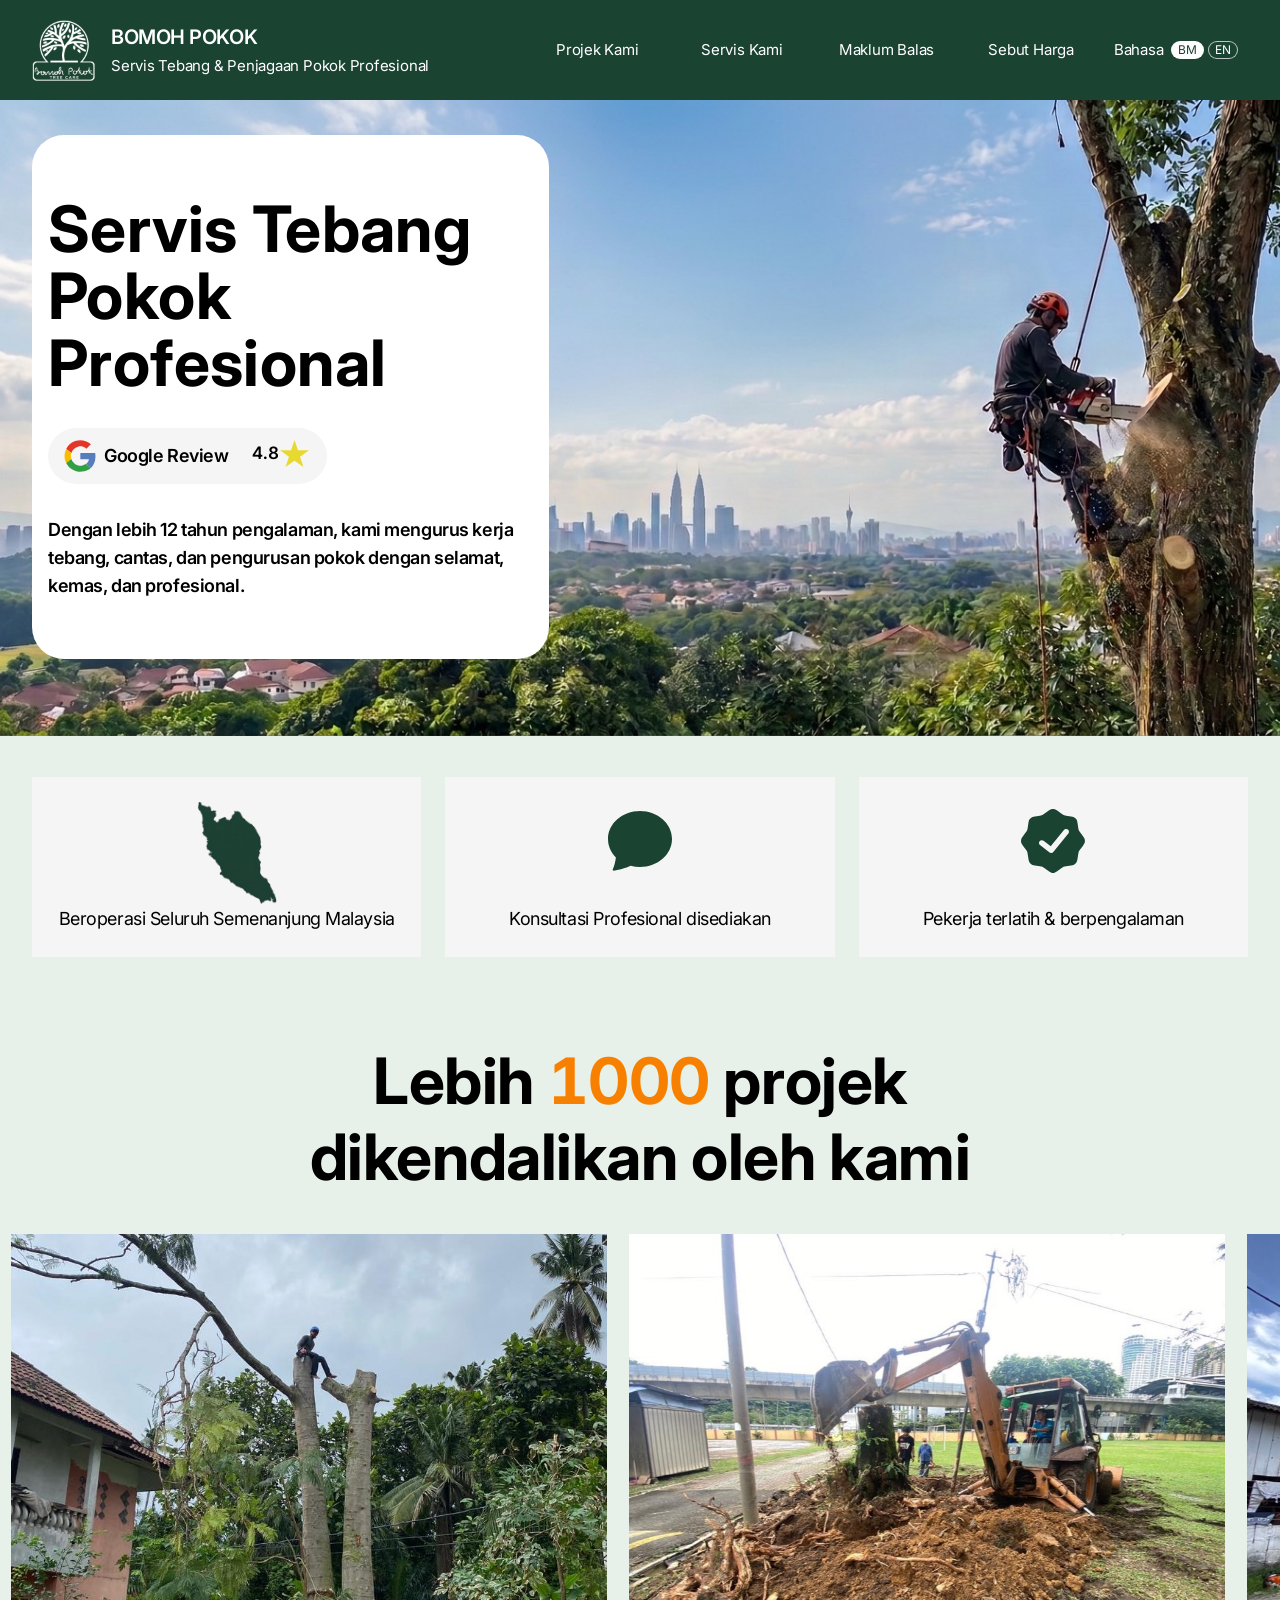
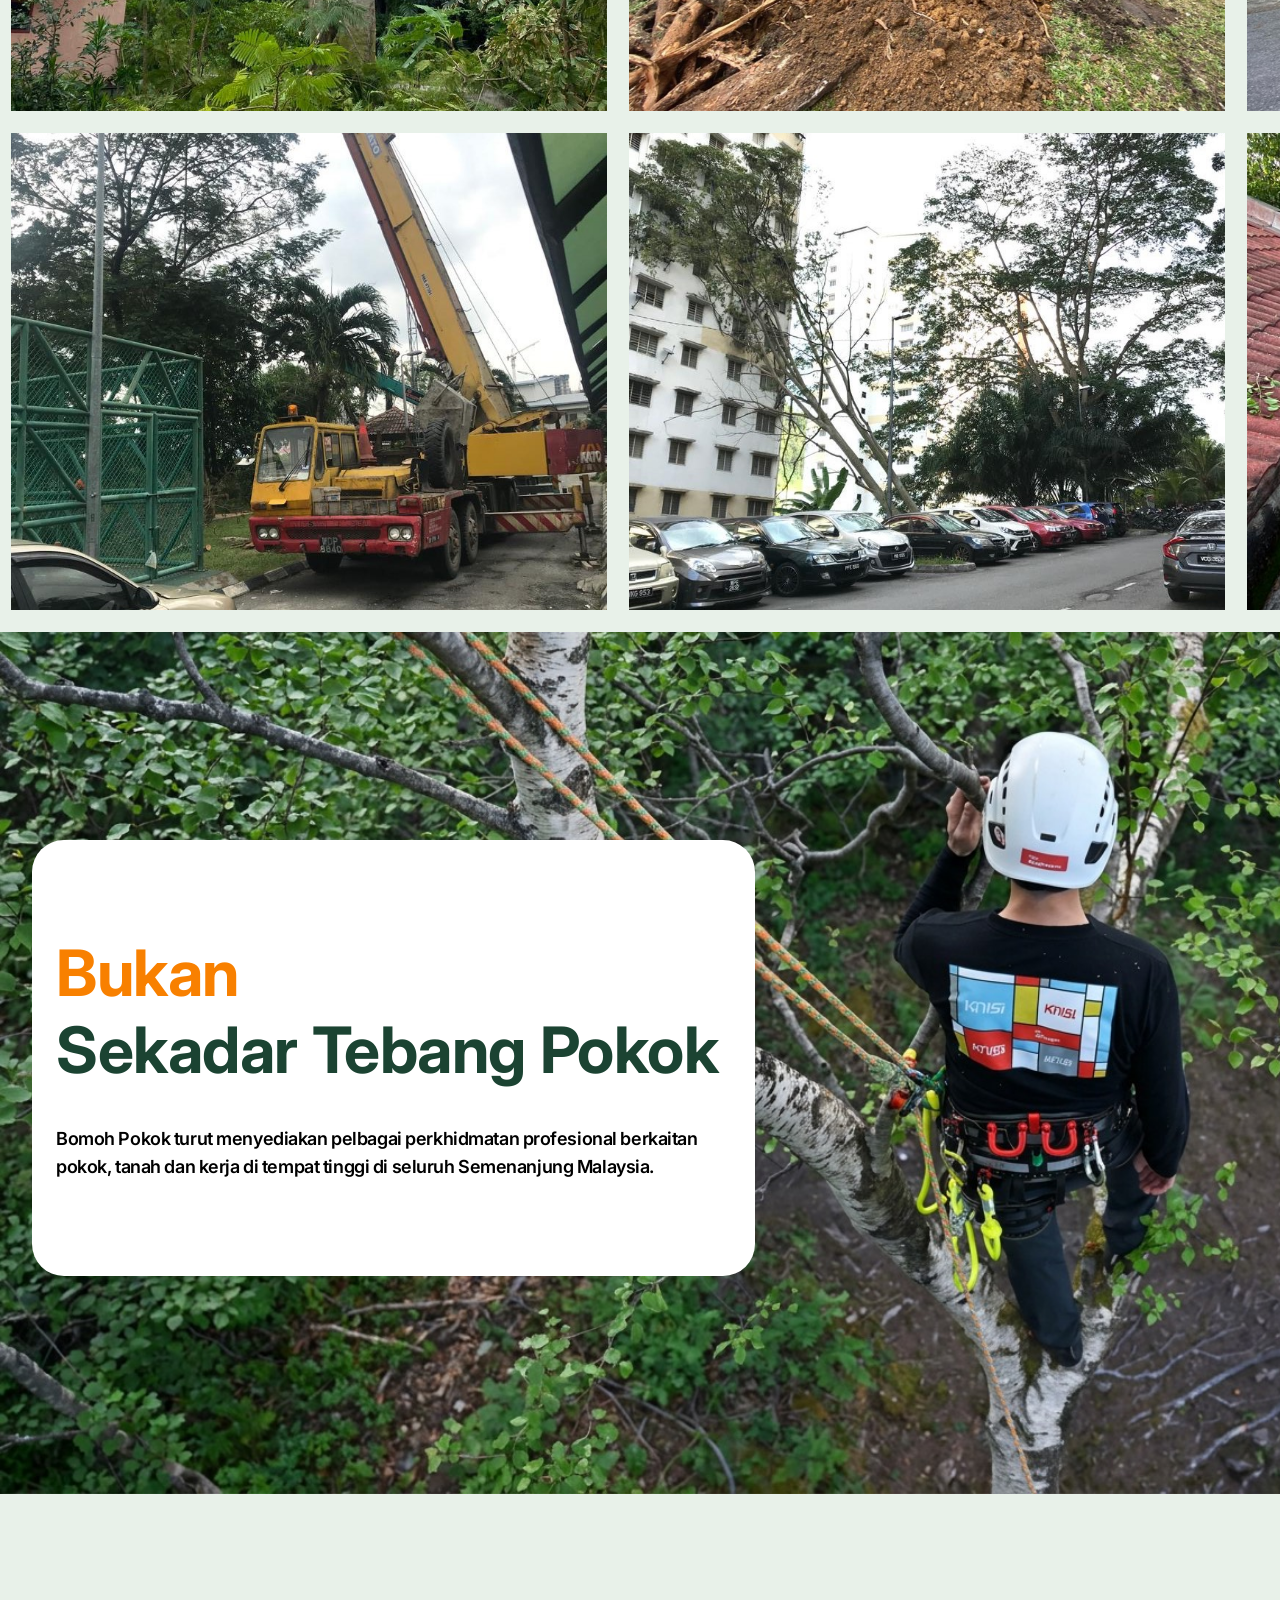
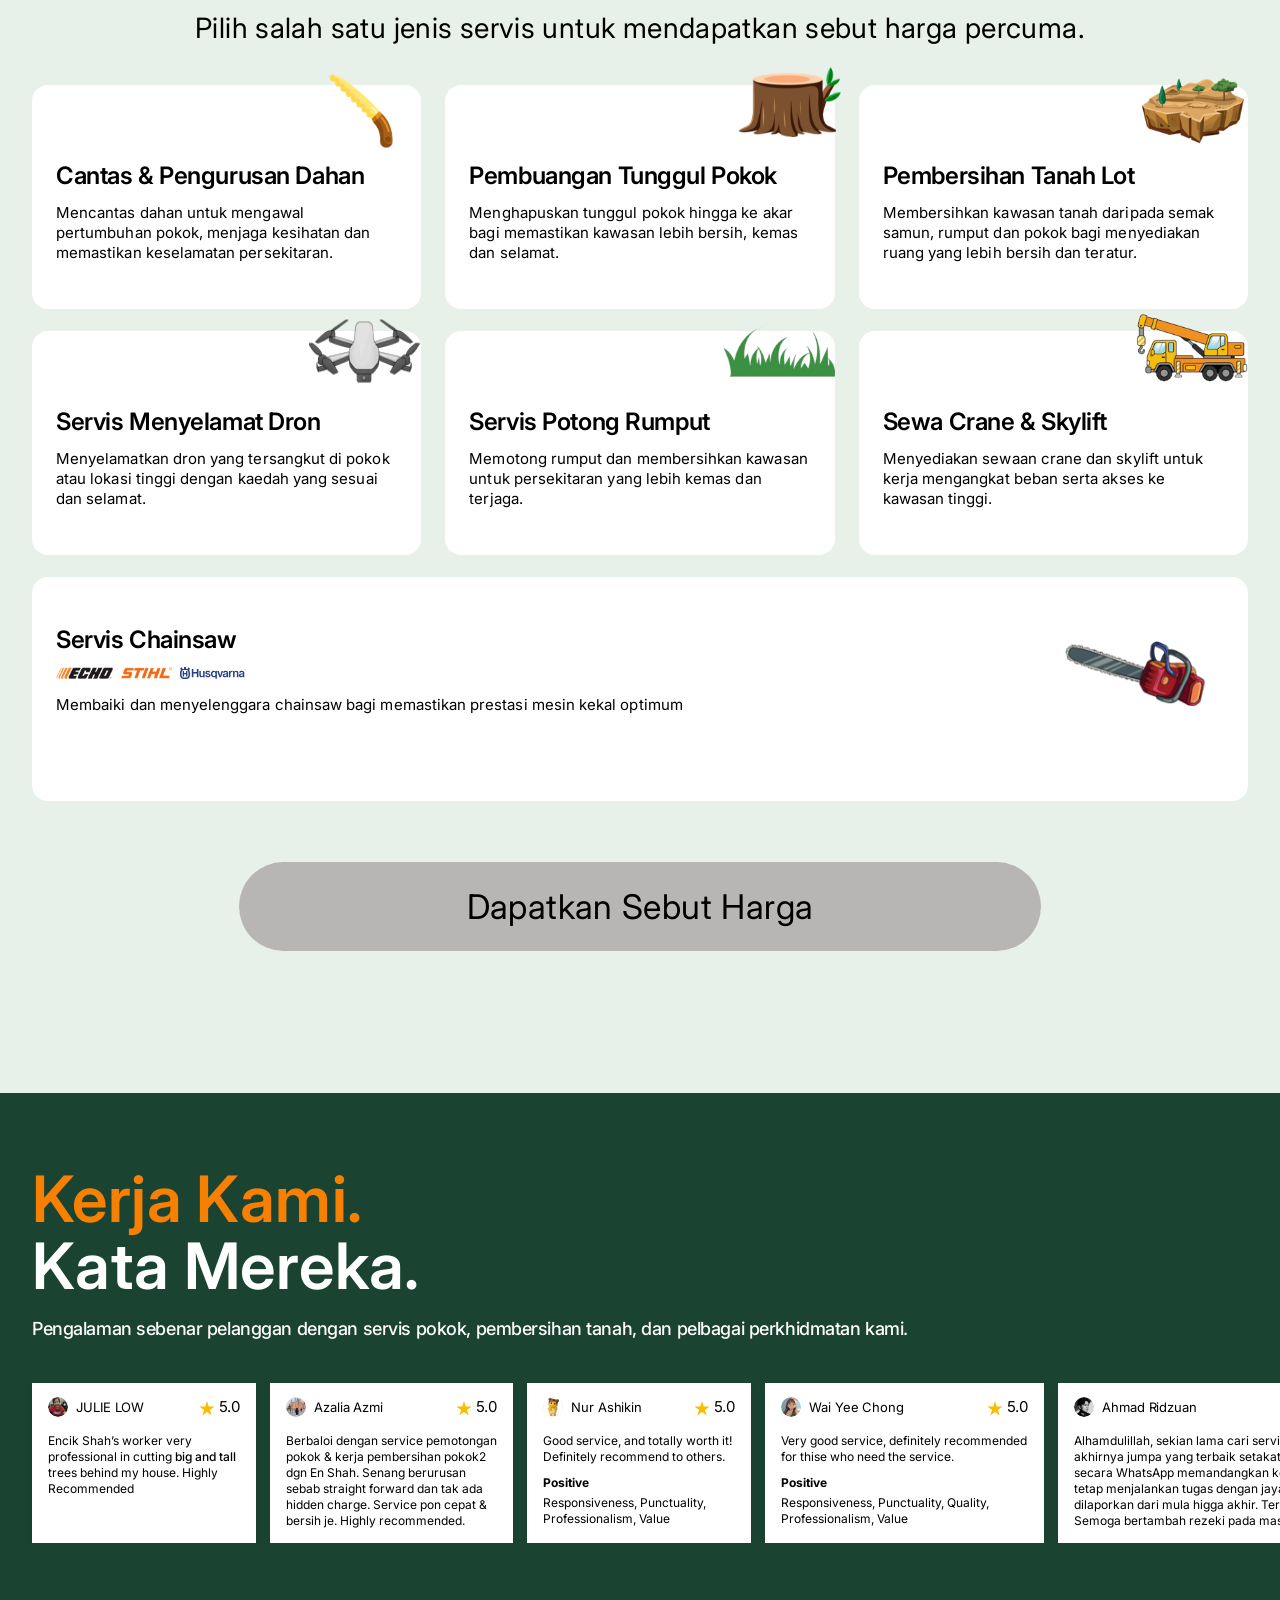
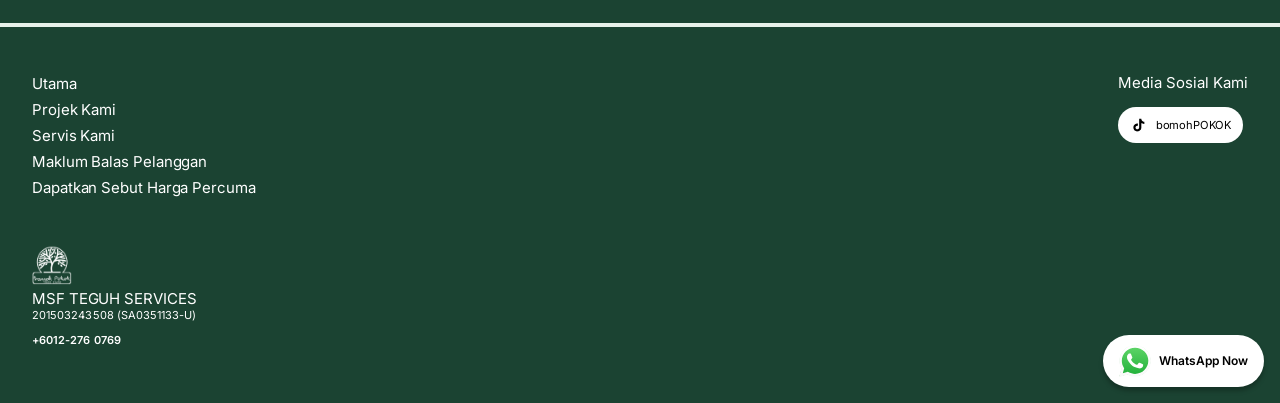
==== index.html @ 9ef0a9a1 "Desktop reviews: same colours as mobile Co-Authored-By: Claude Opus 5.5 <noreply@anthropic.com>" ====
<!doctype html>
<html lang="ms">
<head>
  <meta charset="utf-8" />
  <meta name="viewport" content="width=device-width, initial-scale=1, viewport-fit=cover" />
  <title>Bomoh Pokok — Servis Tebang Pokok di Kuala Lumpur &amp; Selangor</title>
  <meta name="description" content="Servis tebang, potong dan pangkas pokok profesional di Kuala Lumpur dan Selangor. Lebih 12 tahun pengalaman dan 1000 projek, kerja selamat dan kemas." />
  <meta name="theme-color" content="#1b4332" />

  <!-- The site's main address. Update this (and the og:url / og:image / JSON-LD URLs below) when moving to a custom domain. -->
  <link rel="canonical" href="https://thefirdaux.github.io/bomoh-pokok/" />

  <!-- Language versions (Malay is the default) -->
  <link rel="alternate" hreflang="ms" href="https://thefirdaux.github.io/bomoh-pokok/" />
  <link rel="alternate" hreflang="en" href="https://thefirdaux.github.io/bomoh-pokok/en/" />
  <link rel="alternate" hreflang="x-default" href="https://thefirdaux.github.io/bomoh-pokok/" />

  <!-- Icons -->
  <link rel="icon" href="assets/favicon.svg" type="image/svg+xml" />
  <link rel="apple-touch-icon" href="assets/apple-touch-icon.png" />

  <!-- Link previews (WhatsApp, Facebook, Telegram, X) -->
  <meta property="og:type" content="website" />
  <meta property="og:locale" content="ms_MY" />
  <meta property="og:locale:alternate" content="en_MY" />
  <meta property="og:site_name" content="Bomoh Pokok" />
  <meta property="og:title" content="Bomoh Pokok — Servis Tebang Pokok di Kuala Lumpur &amp; Selangor" />
  <meta property="og:description" content="Lebih 12 tahun pengalaman dan 1000 projek. Tebang, potong dan pangkas pokok yang selamat, kemas dan profesional di Kuala Lumpur dan Selangor." />
  <meta property="og:url" content="https://thefirdaux.github.io/bomoh-pokok/" />
  <meta property="og:image" content="https://thefirdaux.github.io/bomoh-pokok/assets/share.jpg" />
  <meta property="og:image:width" content="941" />
  <meta property="og:image:height" content="493" />
  <meta property="og:image:alt" content="Pekerja Bomoh Pokok memotong dahan pokok dengan gergaji rantai sambil memakai tali keselamatan" />
  <meta name="twitter:card" content="summary_large_image" />

  <!-- Business details for search engines -->
  <script type="application/ld+json">
  {
    "@context": "https://schema.org",
    "@type": "LocalBusiness",
    "@id": "https://thefirdaux.github.io/bomoh-pokok/#business",
    "name": "Bomoh Pokok",
    "legalName": "MSF TEGUH SERVICES",
    "telephone": "+60122760769",
    "description": "Servis tebang dan penjagaan pokok profesional dengan lebih 12 tahun pengalaman dan lebih 1000 projek. Pekerja terlatih dan berpengalaman, konsultasi profesional disediakan.",
    "url": "https://thefirdaux.github.io/bomoh-pokok/",
    "image": "https://thefirdaux.github.io/bomoh-pokok/assets/share.jpg",
    "areaServed": [
      { "@type": "AdministrativeArea", "name": "Kuala Lumpur" },
      { "@type": "State", "name": "Selangor" }
    ],
    "sameAs": ["https://maps.app.goo.gl/sbUfZrj76yN1f9YQ7", "https://www.tiktok.com/@shahmanfauzi"],
    "hasOfferCatalog": {
      "@type": "OfferCatalog",
      "name": "Servis Bomoh Pokok",
      "itemListElement": [
        { "@type": "Offer", "itemOffered": { "@type": "Service", "name": "Tebang Pokok", "alternateName": "Tree Removal & Felling" } },
        { "@type": "Offer", "itemOffered": { "@type": "Service", "name": "Cantas & Pengurusan Dahan", "alternateName": "Pruning & Crown Management" } },
        { "@type": "Offer", "itemOffered": { "@type": "Service", "name": "Pembuangan Tunggul Pokok", "alternateName": "Stump Removal" } },
        { "@type": "Offer", "itemOffered": { "@type": "Service", "name": "Pembersihan Tanah Lot", "alternateName": "Lot Clearing" } },
        { "@type": "Offer", "itemOffered": { "@type": "Service", "name": "Servis Menyelamat Dron", "alternateName": "Drone Rescue" } },
        { "@type": "Offer", "itemOffered": { "@type": "Service", "name": "Servis Potong Rumput", "alternateName": "Lawn Mowing" } },
        { "@type": "Offer", "itemOffered": { "@type": "Service", "name": "Servis Chainsaw", "alternateName": "Chainsaw Service" } },
        { "@type": "Offer", "itemOffered": { "@type": "Service", "name": "Sewa Crane & Skylift", "alternateName": "Crane & Skylift Rental" } }
      ]
    }
  }
  </script>
  <link rel="preconnect" href="https://fonts.googleapis.com" />
  <link rel="preconnect" href="https://fonts.gstatic.com" crossorigin />
  <link href="https://fonts.googleapis.com/css2?family=Inter:wght@400;500;600;700;800&display=swap" rel="stylesheet" />
  <link rel="stylesheet" href="styles.css?v=52" />
</head>
<body>
  <header class="site-header" id="top">
    <div class="site-header__inner">
      <a class="brand" href="#top">
        <span class="brand__logo"><img src="assets/logo.png" width="40" height="40" alt="Logo Bomoh Pokok Tree Care" /></span>
        <span class="brand__text">
          <span class="brand__name">BOMOH POKOK</span>
          <span class="brand__tagline">Servis Tebang &amp; Penjagaan Pokok Profesional</span>
        </span>
      </a>
      <nav class="desktop-nav" aria-label="Navigasi utama">
        <a class="desktop-nav__link" href="#projek">Projek Kami</a>
        <a class="desktop-nav__link" href="#servis">Servis Kami</a>
        <a class="desktop-nav__link" href="#ulasan">Maklum Balas</a>
        <a class="desktop-nav__link" href="#servis">Sebut Harga</a>
        <span class="desktop-nav__lang">
          Bahasa
          <span class="desktop-nav__langs">
            <span class="desktop-nav__code" aria-current="true">BM</span>
            <a class="desktop-nav__code desktop-nav__code--link" href="en/" hreflang="en" lang="en">EN</a>
          </span>
        </span>
      </nav>
      <button class="menu-toggle" type="button" aria-expanded="false" aria-controls="site-menu" aria-label="Buka menu" data-label-open="Buka menu" data-label-close="Tutup menu">
        <img class="menu-toggle__open" src="assets/menu.svg" width="24" height="24" alt="" />
        <img class="menu-toggle__close" src="assets/close.svg" width="24" height="24" alt="" />
      </button>
    </div>
  </header>

  <!-- Overlay menu opened by the menu button -->
  <div class="menu-backdrop" data-menu-backdrop hidden></div>
  <nav class="site-menu" id="site-menu" aria-label="Menu utama" hidden>
    <ul>
      <li><a class="site-menu__item" href="#utama">Utama</a></li>
      <li><a class="site-menu__item" href="#projek">Projek Kami</a></li>
      <li><a class="site-menu__item" href="#servis">Servis Kami</a></li>
      <li><a class="site-menu__item" href="#ulasan">Maklum Balas Pelanggan</a></li>
      <li><a class="site-menu__item" href="#servis">Sebut Harga</a></li>
      <li>
        <div class="site-menu__item site-menu__item--static">
          Bahasa
          <span class="site-menu__langs">
            <span class="site-menu__lang" aria-current="true">BM</span>
            <a class="site-menu__lang site-menu__lang--link" href="en/" hreflang="en" lang="en">EN</a>
          </span>
        </div>
      </li>
    </ul>
  </nav>

  <a class="contact-bar" href="tel:+60122760769" aria-label="Hubungi kami di +6012-276 0769">
    <span>Untuk pertanyaan, Hubungi <span class="contact-bar__number">+6012-276 0769</span></span>
  </a>

  <main>
    <!-- Hero -->
    <section class="hero" id="utama" aria-labelledby="hero-title">
      <div class="hero__media">
        <picture>
          <source media="(min-width: 640px)" srcset="assets/hero-desktop.jpg" />
          <img src="assets/hero.jpg" alt="Pekerja Bomoh Pokok memotong dahan pokok menggunakan gergaji rantai sambil memakai tali keselamatan" />
        </picture>
      </div>

      <div class="hero__content">
        <div class="hero__intro">
          <div class="hero__heading">
            <h1 class="hero__title" id="hero-title">Servis <br />Tebang Pokok <br />Profesional</h1>

            <a class="review-pill" href="https://maps.app.goo.gl/sbUfZrj76yN1f9YQ7" target="_blank" rel="noopener" aria-label="Penilaian Google Review 4.8 daripada 5">
              <span class="review-pill__source">
                <img src="assets/google.svg" width="24" height="24" alt="" />
                <span>Google Review</span>
              </span>
              <span class="review-pill__rating">
                <span class="review-pill__score" data-count-to="4.8" data-count-from="0.1">4.8</span>
                <span class="review-pill__star"><img src="assets/star.svg" width="22.82" height="21.71" alt="" /></span>
              </span>
            </a>
          </div>

          <p class="hero__lead">Dengan lebih 12 tahun pengalaman, kami mengurus kerja tebang, cantas, dan pengurusan pokok dengan selamat, kemas, dan profesional.</p>
        </div>

        <ul class="features">
          <li class="feature">
            <span class="feature__icon feature__icon--map"><img src="assets/feature-semenanjung.png" alt="" /></span>
            <span>Beroperasi Seluruh <br />Semenanjung Malaysia</span>
          </li>
          <li class="feature">
            <span class="feature__icon"><img src="assets/feature-consultation.svg" width="40" height="40" alt="" /></span>
            <span>Konsultasi <br />Profesional disediakan</span>
          </li>
          <li class="feature">
            <span class="feature__icon"><img src="assets/feature-certified.svg" width="40" height="40" alt="" /></span>
            <span>Pekerja <br />terlatih &amp; berpengalaman</span>
          </li>
        </ul>
      </div>
    </section>

    <!-- Projects -->
    <section class="projects" id="projek" aria-labelledby="projects-title">
      <div class="projects__intro">
        <h2 class="section-title projects__title" id="projects-title">
          Lebih <span class="text-accent" data-count-to="1000">1000</span> projek <br />dikendalikan oleh kami
        </h2>
        <p class="section-lead">Sejak tahun 2013</p>
      </div>

      <div class="scroller gallery" data-scroller data-autoscroll tabindex="0" aria-label="Galeri projek">
        <div class="gallery__group">
          <div class="gallery__row">
            <img class="gallery__img gallery__img--half" src="assets/gallery/001.jpg" alt="Projek tebang dan potong pokok Bomoh Pokok, gambar 1 daripada 94" loading="lazy" data-src-lg="assets/gallery/lg/001.jpg" />
            <img class="gallery__img gallery__img--half" src="assets/gallery/002.jpg" alt="Projek tebang dan potong pokok Bomoh Pokok, gambar 2 daripada 94" loading="lazy" data-src-lg="assets/gallery/lg/002.jpg" />
          </div>
          <img class="gallery__img gallery__img--wide" src="assets/gallery/003.jpg" alt="Projek tebang dan potong pokok Bomoh Pokok, gambar 3 daripada 94" loading="lazy" data-src-lg="assets/gallery/lg/003.jpg" />
        </div>

        <div class="gallery__group">
          <img class="gallery__img gallery__img--tall" src="assets/gallery/004.jpg" alt="Projek tebang dan potong pokok Bomoh Pokok, gambar 4 daripada 94" loading="lazy" data-src-lg="assets/gallery/lg/004.jpg" />
        </div>

        <div class="gallery__group">
          <img class="gallery__img gallery__img--wide" src="assets/gallery/005.jpg" alt="Projek tebang dan potong pokok Bomoh Pokok, gambar 5 daripada 94" loading="lazy" data-src-lg="assets/gallery/lg/005.jpg" />
          <div class="gallery__row">
            <img class="gallery__img gallery__img--half" src="assets/gallery/006.jpg" alt="Projek tebang dan potong pokok Bomoh Pokok, gambar 6 daripada 94" loading="lazy" data-src-lg="assets/gallery/lg/006.jpg" />
            <img class="gallery__img gallery__img--half" src="assets/gallery/007.jpg" alt="Projek tebang dan potong pokok Bomoh Pokok, gambar 7 daripada 94" loading="lazy" data-src-lg="assets/gallery/lg/007.jpg" />
          </div>
        </div>

        <div class="gallery__group">
          <img class="gallery__img gallery__img--wide" data-src="assets/gallery/008.jpg" alt="Projek tebang dan potong pokok Bomoh Pokok, gambar 8 daripada 94" data-src-lg="assets/gallery/lg/008.jpg" />
          <img class="gallery__img gallery__img--wide" data-src="assets/gallery/009.jpg" alt="Projek tebang dan potong pokok Bomoh Pokok, gambar 9 daripada 94" data-src-lg="assets/gallery/lg/009.jpg" />
        </div>

        <div class="gallery__group">
          <div class="gallery__row">
            <img class="gallery__img gallery__img--half" data-src="assets/gallery/010.jpg" alt="Projek tebang dan potong pokok Bomoh Pokok, gambar 10 daripada 94" data-src-lg="assets/gallery/lg/010.jpg" />
            <img class="gallery__img gallery__img--half" data-src="assets/gallery/011.jpg" alt="Projek tebang dan potong pokok Bomoh Pokok, gambar 11 daripada 94" data-src-lg="assets/gallery/lg/011.jpg" />
          </div>
          <img class="gallery__img gallery__img--wide" data-src="assets/gallery/012.jpg" alt="Projek tebang dan potong pokok Bomoh Pokok, gambar 12 daripada 94" data-src-lg="assets/gallery/lg/012.jpg" />
        </div>

        <div class="gallery__group">
          <img class="gallery__img gallery__img--tall" data-src="assets/gallery/013.jpg" alt="Projek tebang dan potong pokok Bomoh Pokok, gambar 13 daripada 94" data-src-lg="assets/gallery/lg/013.jpg" />
        </div>

        <div class="gallery__group">
          <img class="gallery__img gallery__img--wide" data-src="assets/gallery/014.jpg" alt="Projek tebang dan potong pokok Bomoh Pokok, gambar 14 daripada 94" data-src-lg="assets/gallery/lg/014.jpg" />
          <div class="gallery__row">
            <img class="gallery__img gallery__img--half" data-src="assets/gallery/015.jpg" alt="Projek tebang dan potong pokok Bomoh Pokok, gambar 15 daripada 94" data-src-lg="assets/gallery/lg/015.jpg" />
            <img class="gallery__img gallery__img--half" data-src="assets/gallery/016.jpg" alt="Projek tebang dan potong pokok Bomoh Pokok, gambar 16 daripada 94" data-src-lg="assets/gallery/lg/016.jpg" />
          </div>
        </div>

        <div class="gallery__group">
          <img class="gallery__img gallery__img--wide" data-src="assets/gallery/017.jpg" alt="Projek tebang dan potong pokok Bomoh Pokok, gambar 17 daripada 94" data-src-lg="assets/gallery/lg/017.jpg" />
          <img class="gallery__img gallery__img--wide" data-src="assets/gallery/018.jpg" alt="Projek tebang dan potong pokok Bomoh Pokok, gambar 18 daripada 94" data-src-lg="assets/gallery/lg/018.jpg" />
        </div>

        <div class="gallery__group">
          <div class="gallery__row">
            <img class="gallery__img gallery__img--half" data-src="assets/gallery/019.jpg" alt="Projek tebang dan potong pokok Bomoh Pokok, gambar 19 daripada 94" data-src-lg="assets/gallery/lg/019.jpg" />
            <img class="gallery__img gallery__img--half" data-src="assets/gallery/020.jpg" alt="Projek tebang dan potong pokok Bomoh Pokok, gambar 20 daripada 94" data-src-lg="assets/gallery/lg/020.jpg" />
          </div>
          <img class="gallery__img gallery__img--wide" data-src="assets/gallery/021.jpg" alt="Projek tebang dan potong pokok Bomoh Pokok, gambar 21 daripada 94" data-src-lg="assets/gallery/lg/021.jpg" />
        </div>

        <div class="gallery__group">
          <img class="gallery__img gallery__img--tall" data-src="assets/gallery/022.jpg" alt="Projek tebang dan potong pokok Bomoh Pokok, gambar 22 daripada 94" data-src-lg="assets/gallery/lg/022.jpg" />
        </div>

        <div class="gallery__group">
          <img class="gallery__img gallery__img--wide" data-src="assets/gallery/023.jpg" alt="Projek tebang dan potong pokok Bomoh Pokok, gambar 23 daripada 94" data-src-lg="assets/gallery/lg/023.jpg" />
          <div class="gallery__row">
            <img class="gallery__img gallery__img--half" data-src="assets/gallery/024.jpg" alt="Projek tebang dan potong pokok Bomoh Pokok, gambar 24 daripada 94" data-src-lg="assets/gallery/lg/024.jpg" />
            <img class="gallery__img gallery__img--half" data-src="assets/gallery/025.jpg" alt="Projek tebang dan potong pokok Bomoh Pokok, gambar 25 daripada 94" data-src-lg="assets/gallery/lg/025.jpg" />
          </div>
        </div>

        <div class="gallery__group">
          <img class="gallery__img gallery__img--wide" data-src="assets/gallery/026.jpg" alt="Projek tebang dan potong pokok Bomoh Pokok, gambar 26 daripada 94" data-src-lg="assets/gallery/lg/026.jpg" />
          <img class="gallery__img gallery__img--wide" data-src="assets/gallery/027.jpg" alt="Projek tebang dan potong pokok Bomoh Pokok, gambar 27 daripada 94" data-src-lg="assets/gallery/lg/027.jpg" />
        </div>

        <div class="gallery__group">
          <div class="gallery__row">
            <img class="gallery__img gallery__img--half" data-src="assets/gallery/028.jpg" alt="Projek tebang dan potong pokok Bomoh Pokok, gambar 28 daripada 94" data-src-lg="assets/gallery/lg/028.jpg" />
            <img class="gallery__img gallery__img--half" data-src="assets/gallery/029.jpg" alt="Projek tebang dan potong pokok Bomoh Pokok, gambar 29 daripada 94" data-src-lg="assets/gallery/lg/029.jpg" />
          </div>
          <img class="gallery__img gallery__img--wide" data-src="assets/gallery/030.jpg" alt="Projek tebang dan potong pokok Bomoh Pokok, gambar 30 daripada 94" data-src-lg="assets/gallery/lg/030.jpg" />
        </div>

        <div class="gallery__group">
          <img class="gallery__img gallery__img--tall" data-src="assets/gallery/031.jpg" alt="Projek tebang dan potong pokok Bomoh Pokok, gambar 31 daripada 94" data-src-lg="assets/gallery/lg/031.jpg" />
        </div>

        <div class="gallery__group">
          <img class="gallery__img gallery__img--wide" data-src="assets/gallery/032.jpg" alt="Projek tebang dan potong pokok Bomoh Pokok, gambar 32 daripada 94" data-src-lg="assets/gallery/lg/032.jpg" />
          <div class="gallery__row">
            <img class="gallery__img gallery__img--half" data-src="assets/gallery/033.jpg" alt="Projek tebang dan potong pokok Bomoh Pokok, gambar 33 daripada 94" data-src-lg="assets/gallery/lg/033.jpg" />
            <img class="gallery__img gallery__img--half" data-src="assets/gallery/034.jpg" alt="Projek tebang dan potong pokok Bomoh Pokok, gambar 34 daripada 94" data-src-lg="assets/gallery/lg/034.jpg" />
          </div>
        </div>

        <div class="gallery__group">
          <img class="gallery__img gallery__img--wide" data-src="assets/gallery/035.jpg" alt="Projek tebang dan potong pokok Bomoh Pokok, gambar 35 daripada 94" data-src-lg="assets/gallery/lg/035.jpg" />
          <img class="gallery__img gallery__img--wide" data-src="assets/gallery/036.jpg" alt="Projek tebang dan potong pokok Bomoh Pokok, gambar 36 daripada 94" data-src-lg="assets/gallery/lg/036.jpg" />
        </div>

        <div class="gallery__group">
          <div class="gallery__row">
            <img class="gallery__img gallery__img--half" data-src="assets/gallery/037.jpg" alt="Projek tebang dan potong pokok Bomoh Pokok, gambar 37 daripada 94" data-src-lg="assets/gallery/lg/037.jpg" />
            <img class="gallery__img gallery__img--half" data-src="assets/gallery/038.jpg" alt="Projek tebang dan potong pokok Bomoh Pokok, gambar 38 daripada 94" data-src-lg="assets/gallery/lg/038.jpg" />
          </div>
          <img class="gallery__img gallery__img--wide" data-src="assets/gallery/039.jpg" alt="Projek tebang dan potong pokok Bomoh Pokok, gambar 39 daripada 94" data-src-lg="assets/gallery/lg/039.jpg" />
        </div>

        <div class="gallery__group">
          <img class="gallery__img gallery__img--tall" data-src="assets/gallery/040.jpg" alt="Projek tebang dan potong pokok Bomoh Pokok, gambar 40 daripada 94" data-src-lg="assets/gallery/lg/040.jpg" />
        </div>

        <div class="gallery__group">
          <img class="gallery__img gallery__img--wide" data-src="assets/gallery/041.jpg" alt="Projek tebang dan potong pokok Bomoh Pokok, gambar 41 daripada 94" data-src-lg="assets/gallery/lg/041.jpg" />
          <div class="gallery__row">
            <img class="gallery__img gallery__img--half" data-src="assets/gallery/042.jpg" alt="Projek tebang dan potong pokok Bomoh Pokok, gambar 42 daripada 94" data-src-lg="assets/gallery/lg/042.jpg" />
            <img class="gallery__img gallery__img--half" data-src="assets/gallery/043.jpg" alt="Projek tebang dan potong pokok Bomoh Pokok, gambar 43 daripada 94" data-src-lg="assets/gallery/lg/043.jpg" />
          </div>
        </div>

        <div class="gallery__group">
          <img class="gallery__img gallery__img--wide" data-src="assets/gallery/044.jpg" alt="Projek tebang dan potong pokok Bomoh Pokok, gambar 44 daripada 94" data-src-lg="assets/gallery/lg/044.jpg" />
          <img class="gallery__img gallery__img--wide" data-src="assets/gallery/045.jpg" alt="Projek tebang dan potong pokok Bomoh Pokok, gambar 45 daripada 94" data-src-lg="assets/gallery/lg/045.jpg" />
        </div>

        <div class="gallery__group">
          <div class="gallery__row">
            <img class="gallery__img gallery__img--half" data-src="assets/gallery/046.jpg" alt="Projek tebang dan potong pokok Bomoh Pokok, gambar 46 daripada 94" data-src-lg="assets/gallery/lg/046.jpg" />
            <img class="gallery__img gallery__img--half" data-src="assets/gallery/047.jpg" alt="Projek tebang dan potong pokok Bomoh Pokok, gambar 47 daripada 94" data-src-lg="assets/gallery/lg/047.jpg" />
          </div>
          <img class="gallery__img gallery__img--wide" data-src="assets/gallery/048.jpg" alt="Projek tebang dan potong pokok Bomoh Pokok, gambar 48 daripada 94" data-src-lg="assets/gallery/lg/048.jpg" />
        </div>

        <div class="gallery__group">
          <img class="gallery__img gallery__img--tall" data-src="assets/gallery/049.jpg" alt="Projek tebang dan potong pokok Bomoh Pokok, gambar 49 daripada 94" data-src-lg="assets/gallery/lg/049.jpg" />
        </div>

        <div class="gallery__group">
          <img class="gallery__img gallery__img--wide" data-src="assets/gallery/050.jpg" alt="Projek tebang dan potong pokok Bomoh Pokok, gambar 50 daripada 94" data-src-lg="assets/gallery/lg/050.jpg" />
          <div class="gallery__row">
            <img class="gallery__img gallery__img--half" data-src="assets/gallery/051.jpg" alt="Projek tebang dan potong pokok Bomoh Pokok, gambar 51 daripada 94" data-src-lg="assets/gallery/lg/051.jpg" />
            <img class="gallery__img gallery__img--half" data-src="assets/gallery/052.jpg" alt="Projek tebang dan potong pokok Bomoh Pokok, gambar 52 daripada 94" data-src-lg="assets/gallery/lg/052.jpg" />
          </div>
        </div>

        <div class="gallery__group">
          <img class="gallery__img gallery__img--wide" data-src="assets/gallery/053.jpg" alt="Projek tebang dan potong pokok Bomoh Pokok, gambar 53 daripada 94" data-src-lg="assets/gallery/lg/053.jpg" />
          <img class="gallery__img gallery__img--wide" data-src="assets/gallery/054.jpg" alt="Projek tebang dan potong pokok Bomoh Pokok, gambar 54 daripada 94" data-src-lg="assets/gallery/lg/054.jpg" />
        </div>

        <div class="gallery__group">
          <div class="gallery__row">
            <img class="gallery__img gallery__img--half" data-src="assets/gallery/055.jpg" alt="Projek tebang dan potong pokok Bomoh Pokok, gambar 55 daripada 94" data-src-lg="assets/gallery/lg/055.jpg" />
            <img class="gallery__img gallery__img--half" data-src="assets/gallery/056.jpg" alt="Projek tebang dan potong pokok Bomoh Pokok, gambar 56 daripada 94" data-src-lg="assets/gallery/lg/056.jpg" />
          </div>
          <img class="gallery__img gallery__img--wide" data-src="assets/gallery/057.jpg" alt="Projek tebang dan potong pokok Bomoh Pokok, gambar 57 daripada 94" data-src-lg="assets/gallery/lg/057.jpg" />
        </div>

        <div class="gallery__group">
          <img class="gallery__img gallery__img--tall" data-src="assets/gallery/058.jpg" alt="Projek tebang dan potong pokok Bomoh Pokok, gambar 58 daripada 94" data-src-lg="assets/gallery/lg/058.jpg" />
        </div>

        <div class="gallery__group">
          <img class="gallery__img gallery__img--wide" data-src="assets/gallery/059.jpg" alt="Projek tebang dan potong pokok Bomoh Pokok, gambar 59 daripada 94" data-src-lg="assets/gallery/lg/059.jpg" />
          <div class="gallery__row">
            <img class="gallery__img gallery__img--half" data-src="assets/gallery/060.jpg" alt="Projek tebang dan potong pokok Bomoh Pokok, gambar 60 daripada 94" data-src-lg="assets/gallery/lg/060.jpg" />
            <img class="gallery__img gallery__img--half" data-src="assets/gallery/061.jpg" alt="Projek tebang dan potong pokok Bomoh Pokok, gambar 61 daripada 94" data-src-lg="assets/gallery/lg/061.jpg" />
          </div>
        </div>

        <div class="gallery__group">
          <img class="gallery__img gallery__img--wide" data-src="assets/gallery/062.jpg" alt="Projek tebang dan potong pokok Bomoh Pokok, gambar 62 daripada 94" data-src-lg="assets/gallery/lg/062.jpg" />
          <img class="gallery__img gallery__img--wide" data-src="assets/gallery/063.jpg" alt="Projek tebang dan potong pokok Bomoh Pokok, gambar 63 daripada 94" data-src-lg="assets/gallery/lg/063.jpg" />
        </div>

        <div class="gallery__group">
          <div class="gallery__row">
            <img class="gallery__img gallery__img--half" data-src="assets/gallery/064.jpg" alt="Projek tebang dan potong pokok Bomoh Pokok, gambar 64 daripada 94" data-src-lg="assets/gallery/lg/064.jpg" />
            <img class="gallery__img gallery__img--half" data-src="assets/gallery/065.jpg" alt="Projek tebang dan potong pokok Bomoh Pokok, gambar 65 daripada 94" data-src-lg="assets/gallery/lg/065.jpg" />
          </div>
          <img class="gallery__img gallery__img--wide" data-src="assets/gallery/066.jpg" alt="Projek tebang dan potong pokok Bomoh Pokok, gambar 66 daripada 94" data-src-lg="assets/gallery/lg/066.jpg" />
        </div>

        <div class="gallery__group">
          <img class="gallery__img gallery__img--tall" data-src="assets/gallery/067.jpg" alt="Projek tebang dan potong pokok Bomoh Pokok, gambar 67 daripada 94" data-src-lg="assets/gallery/lg/067.jpg" />
        </div>

        <div class="gallery__group">
          <img class="gallery__img gallery__img--wide" data-src="assets/gallery/068.jpg" alt="Projek tebang dan potong pokok Bomoh Pokok, gambar 68 daripada 94" data-src-lg="assets/gallery/lg/068.jpg" />
          <div class="gallery__row">
            <img class="gallery__img gallery__img--half" data-src="assets/gallery/069.jpg" alt="Projek tebang dan potong pokok Bomoh Pokok, gambar 69 daripada 94" data-src-lg="assets/gallery/lg/069.jpg" />
            <img class="gallery__img gallery__img--half" data-src="assets/gallery/070.jpg" alt="Projek tebang dan potong pokok Bomoh Pokok, gambar 70 daripada 94" data-src-lg="assets/gallery/lg/070.jpg" />
          </div>
        </div>

        <div class="gallery__group">
          <img class="gallery__img gallery__img--wide" data-src="assets/gallery/071.jpg" alt="Projek tebang dan potong pokok Bomoh Pokok, gambar 71 daripada 94" data-src-lg="assets/gallery/lg/071.jpg" />
          <img class="gallery__img gallery__img--wide" data-src="assets/gallery/072.jpg" alt="Projek tebang dan potong pokok Bomoh Pokok, gambar 72 daripada 94" data-src-lg="assets/gallery/lg/072.jpg" />
        </div>

        <div class="gallery__group">
          <div class="gallery__row">
            <img class="gallery__img gallery__img--half" data-src="assets/gallery/073.jpg" alt="Projek tebang dan potong pokok Bomoh Pokok, gambar 73 daripada 94" data-src-lg="assets/gallery/lg/073.jpg" />
            <img class="gallery__img gallery__img--half" data-src="assets/gallery/074.jpg" alt="Projek tebang dan potong pokok Bomoh Pokok, gambar 74 daripada 94" data-src-lg="assets/gallery/lg/074.jpg" />
          </div>
          <img class="gallery__img gallery__img--wide" data-src="assets/gallery/075.jpg" alt="Projek tebang dan potong pokok Bomoh Pokok, gambar 75 daripada 94" data-src-lg="assets/gallery/lg/075.jpg" />
        </div>

        <div class="gallery__group">
          <img class="gallery__img gallery__img--tall" data-src="assets/gallery/076.jpg" alt="Projek tebang dan potong pokok Bomoh Pokok, gambar 76 daripada 94" data-src-lg="assets/gallery/lg/076.jpg" />
        </div>

        <div class="gallery__group">
          <img class="gallery__img gallery__img--wide" data-src="assets/gallery/077.jpg" alt="Projek tebang dan potong pokok Bomoh Pokok, gambar 77 daripada 94" data-src-lg="assets/gallery/lg/077.jpg" />
          <div class="gallery__row">
            <img class="gallery__img gallery__img--half" data-src="assets/gallery/078.jpg" alt="Projek tebang dan potong pokok Bomoh Pokok, gambar 78 daripada 94" data-src-lg="assets/gallery/lg/078.jpg" />
            <img class="gallery__img gallery__img--half" data-src="assets/gallery/079.jpg" alt="Projek tebang dan potong pokok Bomoh Pokok, gambar 79 daripada 94" data-src-lg="assets/gallery/lg/079.jpg" />
          </div>
        </div>

        <div class="gallery__group">
          <img class="gallery__img gallery__img--wide" data-src="assets/gallery/080.jpg" alt="Projek tebang dan potong pokok Bomoh Pokok, gambar 80 daripada 94" data-src-lg="assets/gallery/lg/080.jpg" />
          <img class="gallery__img gallery__img--wide" data-src="assets/gallery/081.jpg" alt="Projek tebang dan potong pokok Bomoh Pokok, gambar 81 daripada 94" data-src-lg="assets/gallery/lg/081.jpg" />
        </div>

        <div class="gallery__group">
          <div class="gallery__row">
            <img class="gallery__img gallery__img--half" data-src="assets/gallery/082.jpg" alt="Projek tebang dan potong pokok Bomoh Pokok, gambar 82 daripada 94" data-src-lg="assets/gallery/lg/082.jpg" />
            <img class="gallery__img gallery__img--half" data-src="assets/gallery/083.jpg" alt="Projek tebang dan potong pokok Bomoh Pokok, gambar 83 daripada 94" data-src-lg="assets/gallery/lg/083.jpg" />
          </div>
          <img class="gallery__img gallery__img--wide" data-src="assets/gallery/084.jpg" alt="Projek tebang dan potong pokok Bomoh Pokok, gambar 84 daripada 94" data-src-lg="assets/gallery/lg/084.jpg" />
        </div>

        <div class="gallery__group">
          <img class="gallery__img gallery__img--wide" data-src="assets/gallery/085.jpg" alt="Projek tebang dan potong pokok Bomoh Pokok, gambar 85 daripada 94" data-src-lg="assets/gallery/lg/085.jpg" />
          <div class="gallery__row">
            <img class="gallery__img gallery__img--half" data-src="assets/gallery/086.jpg" alt="Projek tebang dan potong pokok Bomoh Pokok, gambar 86 daripada 94" data-src-lg="assets/gallery/lg/086.jpg" />
            <img class="gallery__img gallery__img--half" data-src="assets/gallery/087.jpg" alt="Projek tebang dan potong pokok Bomoh Pokok, gambar 87 daripada 94" data-src-lg="assets/gallery/lg/087.jpg" />
          </div>
        </div>

        <div class="gallery__group">
          <img class="gallery__img gallery__img--wide" data-src="assets/gallery/088.jpg" alt="Projek tebang dan potong pokok Bomoh Pokok, gambar 88 daripada 94" data-src-lg="assets/gallery/lg/088.jpg" />
          <img class="gallery__img gallery__img--wide" data-src="assets/gallery/089.jpg" alt="Projek tebang dan potong pokok Bomoh Pokok, gambar 89 daripada 94" data-src-lg="assets/gallery/lg/089.jpg" />
        </div>

        <div class="gallery__group">
          <img class="gallery__img gallery__img--wide" data-src="assets/gallery/090.jpg" alt="Projek tebang dan potong pokok Bomoh Pokok, gambar 90 daripada 94" data-src-lg="assets/gallery/lg/090.jpg" />
          <div class="gallery__row">
            <img class="gallery__img gallery__img--half" data-src="assets/gallery/091.jpg" alt="Projek tebang dan potong pokok Bomoh Pokok, gambar 91 daripada 94" data-src-lg="assets/gallery/lg/091.jpg" />
            <img class="gallery__img gallery__img--half" data-src="assets/gallery/092.jpg" alt="Projek tebang dan potong pokok Bomoh Pokok, gambar 92 daripada 94" data-src-lg="assets/gallery/lg/092.jpg" />
          </div>
        </div>

        <div class="gallery__group">
          <img class="gallery__img gallery__img--wide" data-src="assets/gallery/093.jpg" alt="Projek tebang dan potong pokok Bomoh Pokok, gambar 93 daripada 94" data-src-lg="assets/gallery/lg/093.jpg" />
          <img class="gallery__img gallery__img--wide" data-src="assets/gallery/094.jpg" alt="Projek tebang dan potong pokok Bomoh Pokok, gambar 94 daripada 94" data-src-lg="assets/gallery/lg/094.jpg" />
        </div>
      </div>
    </section>

    <!-- Services -->
    <section class="services" id="servis" aria-labelledby="services-title">
      <picture>
        <source media="(min-width: 640px)" srcset="assets/services-banner-desktop.jpg" />
        <img class="services__banner" src="assets/services-bg.jpg" width="640" height="800" alt="Pekerja Bomoh Pokok memanjat pokok dengan topi keledar dan tali keselamatan" loading="lazy" />
      </picture>

      <div class="services__body">
        <div class="services__intro">
          <h2 class="section-title services__title" id="services-title"><span class="text-accent">Bukan</span> <br />Sekadar Tebang Pokok</h2>
          <p class="services__text">Bomoh Pokok turut menyediakan pelbagai perkhidmatan profesional berkaitan pokok, tanah dan kerja di tempat tinggi di seluruh Semenanjung Malaysia.</p>
        </div>

        <p class="services__hint">Pilih salah satu jenis servis untuk mendapatkan <br />sebut harga percuma.</p>

        <fieldset class="services__picker">
          <legend class="visually-hidden">Pilih servis</legend>
          <ul class="services__grid">
            <li>
              <label class="service-tile">
                <input class="service-tile__input" type="radio" name="service" value="Cantas &amp; Pengurusan Dahan" />
                <span class="service-tile__art service-tile__art--cantas" aria-hidden="true"><img src="assets/services/cantas.png" alt="" loading="lazy" /></span>
                <span class="service-tile__name">Cantas &amp; <br />Pengurusan Dahan</span>
                <span class="service-tile__desc">Mencantas dahan untuk mengawal pertumbuhan pokok, menjaga kesihatan dan memastikan keselamatan persekitaran.</span>
              </label>
            </li>
            <li>
              <label class="service-tile">
                <input class="service-tile__input" type="radio" name="service" value="Pembuangan Tunggul Pokok" />
                <span class="service-tile__art service-tile__art--tunggul" aria-hidden="true"><img src="assets/services/tunggul.png" alt="" loading="lazy" /></span>
                <span class="service-tile__name">Pembuangan <br />Tunggul Pokok</span>
                <span class="service-tile__desc">Menghapuskan tunggul pokok hingga ke akar bagi memastikan kawasan lebih bersih, kemas dan selamat.</span>
              </label>
            </li>
            <li>
              <label class="service-tile">
                <input class="service-tile__input" type="radio" name="service" value="Pembersihan Tanah Lot" />
                <span class="service-tile__art service-tile__art--tanah" aria-hidden="true"><img src="assets/services/tanah.png" alt="" loading="lazy" /></span>
                <span class="service-tile__name">Pembersihan <br />Tanah Lot</span>
                <span class="service-tile__desc">Membersihkan kawasan tanah daripada semak samun, rumput dan pokok bagi menyediakan ruang yang lebih bersih dan teratur.</span>
              </label>
            </li>
            <li>
              <label class="service-tile">
                <input class="service-tile__input" type="radio" name="service" value="Servis Menyelamat Dron" />
                <span class="service-tile__art service-tile__art--dron" aria-hidden="true"><img src="assets/services/dron.png" alt="" loading="lazy" /></span>
                <span class="service-tile__name">Servis Menyelamat <br />Dron</span>
                <span class="service-tile__desc">Menyelamatkan dron yang tersangkut di pokok atau lokasi tinggi dengan kaedah yang sesuai dan selamat.</span>
              </label>
            </li>
            <li>
              <label class="service-tile">
                <input class="service-tile__input" type="radio" name="service" value="Servis Potong Rumput" />
                <span class="service-tile__art service-tile__art--rumput" aria-hidden="true"><img src="assets/services/rumput.png" alt="" loading="lazy" /></span>
                <span class="service-tile__name">Servis Potong <br />Rumput</span>
                <span class="service-tile__desc">Memotong rumput dan membersihkan kawasan untuk persekitaran yang lebih kemas dan terjaga.</span>
              </label>
            </li>
            <li>
              <label class="service-tile">
                <input class="service-tile__input" type="radio" name="service" value="Sewa Crane &amp; Skylift" />
                <span class="service-tile__art service-tile__art--crane" aria-hidden="true"><img src="assets/services/crane.png" alt="" loading="lazy" /></span>
                <span class="service-tile__name">Sewa Crane &amp; <br />Skylift</span>
                <span class="service-tile__desc">Menyediakan sewaan crane dan skylift untuk kerja mengangkat beban serta akses ke kawasan tinggi.</span>
              </label>
            </li>
            <li class="services__wide">
              <label class="service-tile service-tile--wide">
                <input class="service-tile__input" type="radio" name="service" value="Servis Chainsaw" />
                <span class="service-tile__art service-tile__art--chainsaw" aria-hidden="true"><img src="assets/services/chainsaw.png" alt="" loading="lazy" /></span>
                <span class="service-tile__name">Servis Chainsaw</span>
                <span class="service-tile__brands">
                  <img src="assets/brands/echo.png" width="57" height="12" alt="ECHO" />
                  <img src="assets/brands/stihl.png" width="51" height="12" alt="STIHL" />
                  <img src="assets/brands/husqvarna.svg" width="65.73" height="12" alt="Husqvarna" />
                </span>
                <span class="service-tile__desc">Membaiki dan menyelenggara chainsaw bagi <br />memastikan prestasi mesin kekal optimum</span>
              </label>
            </li>
          </ul>
        </fieldset>
      </div>

      <a class="services__cta" data-quote-cta data-quote-template="Hai Bomoh Pokok, saya ingin mendapatkan sebut harga percuma untuk {service}." href="https://wa.me/60122760769?text=Hai%20Bomoh%20Pokok%2C%20saya%20ingin%20mendapatkan%20sebut%20harga%20untuk%20servis%20pokok." target="_blank" rel="noopener">Dapatkan Sebut Harga</a>
    </section>

    <!-- Reviews -->
    <section class="reviews" id="ulasan" aria-labelledby="reviews-title">
      <div class="reviews__intro">
        <h2 class="section-title" id="reviews-title"><span class="text-accent">Kerja Kami.</span> <br />Kata Mereka.</h2>
        <p class="section-lead">Pengalaman sebenar pelanggan dengan servis pokok, pembersihan tanah, dan pelbagai perkhidmatan kami.</p>
      </div>

      <div class="scroller reviews__list" data-scroller tabindex="0" aria-label="Ulasan pelanggan di Google">
        <article class="review-card review-card--sm">
          <div class="review-card__head">
            <span class="review-card__author">
              <img class="review-card__avatar" src="assets/reviewers/avatar-1.png" width="20" height="20" alt="" />
              <span class="review-card__name">JULIE LOW</span>
            </span>
            <span class="review-card__rating" aria-label="Penilaian 5.0 daripada 5">
              <img src="assets/review-star.svg" width="16" height="16" alt="" />
              <span aria-hidden="true">5.0</span>
            </span>
          </div>
          <p class="review-card__text">Encik Shah’s worker very professional in cutting <strong>big and tall</strong> trees behind my house. Highly Recommended</p>
        </article>
        <article class="review-card review-card--md">
          <div class="review-card__head">
            <span class="review-card__author">
              <img class="review-card__avatar" src="assets/reviewers/avatar-2.png" width="20" height="20" alt="" />
              <span class="review-card__name">Azalia Azmi</span>
            </span>
            <span class="review-card__rating" aria-label="Penilaian 5.0 daripada 5">
              <img src="assets/review-star.svg" width="16" height="16" alt="" />
              <span aria-hidden="true">5.0</span>
            </span>
          </div>
          <p class="review-card__text">Berbaloi dengan service pemotongan pokok &amp; kerja pembersihan pokok2 dgn En Shah. Senang berurusan sebab straight forward dan tak ada hidden charge. Service pon cepat &amp; bersih je. Highly recommended.</p>
        </article>
        <article class="review-card review-card--sm">
          <div class="review-card__head">
            <span class="review-card__author">
              <img class="review-card__avatar" src="assets/reviewers/avatar-3.png" width="20" height="20" alt="" />
              <span class="review-card__name">Nur Ashikin</span>
            </span>
            <span class="review-card__rating" aria-label="Penilaian 5.0 daripada 5">
              <img src="assets/review-star.svg" width="16" height="16" alt="" />
              <span aria-hidden="true">5.0</span>
            </span>
          </div>
          <p class="review-card__text">Good service, and totally worth it! Definitely recommend to others.</p>
          <div class="review-card__tags">
            <p class="review-card__tags-title">Positive</p>
            <p>Responsiveness, Punctuality, Professionalism, Value</p>
          </div>
        </article>
        <article class="review-card review-card--lg">
          <div class="review-card__head">
            <span class="review-card__author">
              <img class="review-card__avatar" src="assets/reviewers/avatar-4.png" width="20" height="20" alt="" />
              <span class="review-card__name">Wai Yee Chong</span>
            </span>
            <span class="review-card__rating" aria-label="Penilaian 5.0 daripada 5">
              <img src="assets/review-star.svg" width="16" height="16" alt="" />
              <span aria-hidden="true">5.0</span>
            </span>
          </div>
          <p class="review-card__text">Very good service, definitely recommended for thise who need the service.</p>
          <div class="review-card__tags">
            <p class="review-card__tags-title">Positive</p>
            <p>Responsiveness, Punctuality, Quality, Professionalism, Value</p>
          </div>
        </article>
        <article class="review-card review-card--xl">
          <div class="review-card__head">
            <span class="review-card__author">
              <img class="review-card__avatar" src="assets/reviewers/avatar-5.png" width="20" height="20" alt="" />
              <span class="review-card__name">Ahmad Ridzuan</span>
            </span>
            <span class="review-card__rating" aria-label="Penilaian 5.0 daripada 5">
              <img src="assets/review-star.svg" width="16" height="16" alt="" />
              <span aria-hidden="true">5.0</span>
            </span>
          </div>
          <p class="review-card__text">Alhamdulillah, sekian lama cari servis tebang pokok kelapa akhirnya jumpa yang terbaik setakat ini. Hanya berurusan secara WhatsApp memandangkan kekangan kerja, tetapi team tetap menjalankan tugas dengan jayanya. Progress kerja dilaporkan dari mula higga akhir. Terima kasih banyak En Shah. Semoga bertambah rezeki pada masa akan datang...Amin.</p>
        </article>
      </div>
    </section>
  </main>

  <footer class="site-footer">
    <div class="site-footer__top">
      <nav class="site-footer__nav" aria-label="Pautan laman">
        <ul>
          <li><a href="#utama">Utama</a></li>
          <li><a href="#projek">Projek Kami</a></li>
          <li><a href="#servis">Servis Kami</a></li>
          <li><a href="#ulasan">Maklum Balas Pelanggan</a></li>
          <li><a href="https://wa.me/60122760769?text=Hai%20Bomoh%20Pokok%2C%20saya%20ingin%20mendapatkan%20sebut%20harga%20untuk%20servis%20pokok." target="_blank" rel="noopener">Dapatkan Sebut Harga Percuma</a></li>
        </ul>
      </nav>
      <div class="site-footer__social">
        <p class="site-footer__label">Media Sosial Kami</p>
        <a class="social-pill" href="https://www.tiktok.com/@shahmanfauzi" target="_blank" rel="noopener" aria-label="bomohPOKOK di TikTok">
          <img src="assets/tiktok.svg" width="17.78" height="17.78" alt="" />
          <span>bomohPOKOK</span>
        </a>
      </div>
    </div>

    <div class="site-footer__company">
      <img src="assets/logo.png" width="40" height="40" alt="Logo Bomoh Pokok Tree Care" loading="lazy" />
      <div class="site-footer__company-text">
        <p class="site-footer__company-name">MSF TEGUH SERVICES</p>
        <p class="site-footer__small">201503243508 (SA0351133-U)</p>
      </div>
      <a class="site-footer__small site-footer__phone" href="tel:+60122760769">+6012-276 0769</a>
    </div>
  </footer>

  <!-- Floating WhatsApp button for general enquiries -->
  <a class="whatsapp-fab" href="https://wa.me/60122760769?text=Hai%20Bomoh%20Pokok%2C%20saya%20ingin%20mendapatkan%20sebut%20harga%20untuk%20servis%20pokok." target="_blank" rel="noopener" aria-label="WhatsApp Now: hubungi kami di WhatsApp">
    <img src="assets/whatsapp.svg" width="32" height="32" alt="" />
    <span>WhatsApp Now</span>
  </a>

  <script src="script.js?v=51"></script>
</body>
</html>
---- styles.css ----
:root {
  --color-primary: #1b4332;
  --color-white: #ffffff;
  --color-black: #000000;
  --color-accent: #f88000;
  --color-star: #f8bd00;
  --color-border: #e5e7eb;
  --color-pill-border: #f5f5f5;
  --color-mint: #e8f1e9;
  --color-inactive: #787474;
  --color-contact: #d9d9d9;

  --font-sans: -apple-system, BlinkMacSystemFont, "SF Pro Display", "SF Pro Text", "Inter", "Segoe UI", Roboto, "Helvetica Neue", Arial, sans-serif;

  --header-height: 68px;
  --contact-height: 56px;
  --gutter: 16px;
  --content-max: 1200px;
  /* Side padding that keeps content in a centred column on wide screens */
  --page-pad: max(var(--gutter), calc((100% - var(--content-max)) / 2 + var(--gutter)));
}

*,
*::before,
*::after {
  box-sizing: border-box;
}

html {
  -webkit-text-size-adjust: 100%;
  scroll-behavior: smooth;
  /* Keep in-page links clear of the pinned header + contact bar */
  scroll-padding-top: calc(var(--header-height) + var(--contact-height));
}

body {
  margin: 0;
  overflow-x: hidden;
  /* Green so the area under Safari's toolbar and past the footer matches the footer.
     The page content itself is mint (main + contact bar). */
  background: var(--color-primary);
  color: var(--color-black);
  font-family: var(--font-sans);
  -webkit-font-smoothing: antialiased;
}

img {
  display: block;
  max-width: none;
}

a {
  color: inherit;
  text-decoration: none;
}

h1,
h2,
h3,
p,
ul {
  margin: 0;
}

ul {
  padding: 0;
  list-style: none;
}

main {
  background: var(--color-mint);
}

/* Title1/Emphasized (28px bold) */
.section-title {
  font-size: 28px;
  font-weight: 700;
  line-height: 33px;
  letter-spacing: 0.38px;
}

/* Body/Regular */
.section-lead {
  font-size: 17px;
  line-height: 22px;
  letter-spacing: -0.43px;
}

.text-accent {
  color: var(--color-accent);
}

.visually-hidden {
  position: absolute;
  width: 1px;
  height: 1px;
  margin: -1px;
  padding: 0;
  overflow: hidden;
  clip: rect(0 0 0 0);
  white-space: nowrap;
  border: 0;
}

/* Odometer: each digit is a window onto a vertical 0–9 strip that rolls to its value.
   --digit-h matches the line height of the text it sits in. */
.odometer {
  --digit-h: 33px;
  display: inline-flex;
  vertical-align: top;
  font-variant-numeric: tabular-nums;
}

.review-pill__score .odometer {
  --digit-h: 20px;
}

.odometer__digit,
.odometer__char {
  display: inline-block;
  height: var(--digit-h);
  line-height: var(--digit-h);
  vertical-align: top;
}

.odometer__digit {
  overflow: hidden;
}

.odometer__strip {
  display: flex;
  flex-direction: column;
  transform: translateY(calc(var(--start, 0) * var(--digit-h) * -1));
  transition: transform var(--roll-duration, 1.6s) cubic-bezier(0.16, 1, 0.3, 1);
}

.odometer__strip span {
  height: var(--digit-h);
}

.odometer.is-rolling .odometer__strip {
  transform: translateY(calc(var(--stop) * var(--digit-h) * -1));
}

/* Horizontal carousels: swipe on touch, drag or shift+wheel on desktop */
.scroller {
  display: flex;
  overflow-x: auto;
  overscroll-behavior-x: contain;
  scroll-snap-type: x mandatory;
  scrollbar-width: none;
  -webkit-overflow-scrolling: touch;
}

.scroller::-webkit-scrollbar {
  display: none;
}

.scroller:focus-visible {
  outline: 2px solid var(--color-primary);
  outline-offset: 2px;
}

.scroller.is-dragging {
  scroll-snap-type: none;
  cursor: grabbing;
  user-select: none;
}

.scroller.is-dragging img {
  pointer-events: none;
}

/* Auto-scrolling gallery moves pixel by pixel, so snapping would fight it */
.scroller.is-autoscrolling {
  scroll-snap-type: none;
}

@keyframes rise-in {
  from {
    opacity: 0;
    transform: translateY(16px);
  }

  to {
    opacity: 1;
    transform: none;
  }
}

/* ---------- Header ---------- */

.site-header {
  position: sticky;
  top: 0;
  z-index: 20;
  background: var(--color-primary);
  color: var(--color-white);
}

.site-header__inner {
  display: flex;
  align-items: center;
  justify-content: space-between;
  max-width: var(--content-max);
  height: var(--header-height);
  margin: 0 auto;
  padding: 10px var(--gutter);
}

.brand {
  display: flex;
  align-items: center;
  gap: 8px;
}

/* 48×48 frame with the 40×40 logo inset by 4px */
.brand__logo {
  flex-shrink: 0;
  padding: 4px;
}

.brand__text {
  display: flex;
  flex-direction: column;
  padding: 6px 0;
}

/* Subheadline/Emphasized */
.brand__name {
  font-size: 15px;
  font-weight: 600;
  line-height: 20px;
  letter-spacing: -0.23px;
}

/* Caption2/Regular */
.brand__tagline {
  font-size: 11px;
  line-height: 13px;
  letter-spacing: 0.06px;
}

/* Menu button: 24px icon with a 44px tap area; swaps to a close icon while the menu is open */
.menu-toggle {
  display: grid;
  place-items: center;
  flex-shrink: 0;
  width: 44px;
  height: 44px;
  margin: -10px;
  padding: 0;
  border: 0;
  background: none;
  border-radius: 8px;
  cursor: pointer;
  -webkit-tap-highlight-color: transparent;
}

.menu-toggle:focus-visible {
  outline: 2px solid var(--color-white);
  outline-offset: -4px;
}

.menu-toggle img {
  grid-area: 1 / 1;
  transition: opacity 0.2s ease, transform 0.2s ease;
}

.menu-toggle__close {
  opacity: 0;
  transform: rotate(-90deg);
}

.menu-toggle[aria-expanded="true"] .menu-toggle__open {
  opacity: 0;
  transform: rotate(90deg);
}

.menu-toggle[aria-expanded="true"] .menu-toggle__close {
  opacity: 1;
  transform: none;
}

/* Menu panel (design: 231px wide, white 50%, 16px radius), dropped from the top-right under the header */
.site-menu {
  position: fixed;
  top: calc(var(--header-height) + 8px);
  right: var(--gutter);
  z-index: 40;
  width: 231px;
  padding: 10px;
  background: rgba(255, 255, 255, 0.5);
  /* Frosted glass so the items stay readable over photos */
  -webkit-backdrop-filter: blur(20px) saturate(160%);
  backdrop-filter: blur(20px) saturate(160%);
  border-radius: 16px;
  box-shadow: 0 8px 24px rgba(0, 0, 0, 0.15);
  transform-origin: top right;
  animation: menu-in 0.18s ease-out;
}

.site-menu[hidden] {
  display: none;
}

@keyframes menu-in {
  from {
    opacity: 0;
    transform: scale(0.96) translateY(-4px);
  }

  to {
    opacity: 1;
    transform: none;
  }
}

/* 48px rows with a light divider; Body/Regular */
.site-menu__item {
  display: flex;
  align-items: center;
  justify-content: space-between;
  height: 48px;
  padding: 10px;
  border-bottom: 1px solid var(--color-contact);
  color: var(--color-black);
  font-size: 17px;
  line-height: 22px;
  letter-spacing: -0.43px;
  white-space: nowrap;
  -webkit-tap-highlight-color: transparent;
}

.site-menu li:last-child .site-menu__item {
  border-bottom: 0;
}

a.site-menu__item:hover,
a.site-menu__item:active {
  background: rgba(255, 255, 255, 0.6);
  border-radius: 8px;
}

a.site-menu__item:focus-visible {
  outline: 2px solid var(--color-primary);
  outline-offset: -2px;
  border-radius: 8px;
}

/* Language switch: current language filled, the other one outlined and tappable */
.site-menu__langs {
  display: flex;
  gap: 6px;
}

.site-menu__lang--link {
  background: transparent !important;
  box-shadow: inset 0 0 0 1px var(--color-primary);
  color: var(--color-primary) !important;
}

.site-menu__lang--link:hover,
.site-menu__lang--link:focus-visible {
  background: var(--color-mint) !important;
  outline: none;
}

.site-menu__lang {
  padding: 2px 8px;
  background: var(--color-primary);
  border-radius: 99px;
  color: var(--color-white);
  font-size: 12px;
  line-height: 16px;
  letter-spacing: 0;
}

/* Light dimming layer behind the menu; tapping it closes the menu */
.menu-backdrop {
  position: fixed;
  inset: 0;
  z-index: 39;
  background: rgba(0, 0, 0, 0.15);
}

.menu-backdrop[hidden] {
  display: none;
}

/* Contact strip under the header (Subheadline/Regular) */
/* Pinned directly under the sticky header; the whole bar is a tap-to-call link */
.contact-bar {
  position: sticky;
  top: var(--header-height);
  z-index: 19;
  display: flex;
  align-items: center;
  justify-content: center;
  min-height: var(--contact-height);
  padding: 10px var(--gutter);
  font-size: 15px;
  line-height: 20px;
  letter-spacing: -0.23px;
  text-align: center;
  background: var(--color-contact);
  cursor: pointer;
  -webkit-tap-highlight-color: transparent;
  transition: background-color 0.15s ease;
}

/* Brief darker flash when tapped */
.contact-bar:active {
  background: #c6c6c6;
}

.contact-bar:focus-visible {
  outline: 2px solid var(--color-primary);
  outline-offset: -4px;
}

/* Phone number in Subheadline/Emphasized */
.contact-bar__number {
  font-weight: 600;
  white-space: nowrap;
}

.contact-bar:hover .contact-bar__number {
  text-decoration: underline;
}

/* ---------- Hero ---------- */

.hero {
  position: relative;
  height: 744px;
  overflow: hidden;
  background: var(--color-white);
}

.hero__media {
  position: absolute;
  top: 0;
  left: 50%;
  width: max(100%, 402px);
  height: 744px;
  overflow: hidden;
  transform: translateX(-50%);
}

.hero__media img {
  position: absolute;
  top: -0.09%;
  left: -1.74%;
  width: 103.48%;
  height: 100.18%;
  object-fit: cover;
}

.hero__content {
  position: relative;
  max-width: var(--content-max);
  margin: 0 auto;
  padding: 98px 15px 0;
}

.hero__intro {
  display: flex;
  flex-direction: column;
  gap: 24px;
  width: 226px;
}

.hero__heading {
  display: flex;
  flex-direction: column;
  gap: 8px;
}

/* Title1/Emphasized */
.hero__title {
  padding: 10px 0;
  font-size: 28px;
  font-weight: 700;
  line-height: 34px;
  letter-spacing: 0.38px;
}

.review-pill {
  display: flex;
  align-items: center;
  gap: 8px;
  width: 100%;
  padding: 8px 16px;
  background: var(--color-white);
  border: 1px solid var(--color-pill-border);
  border-radius: 99px;
  filter: drop-shadow(0 4px 2px rgba(0, 0, 0, 0.25));
  /* Subheadline/Regular */
  font-size: 15px;
  line-height: 20px;
  letter-spacing: -0.23px;
  transition: filter 0.2s ease;
}

.review-pill:hover,
.review-pill:focus-visible {
  filter: drop-shadow(0 6px 4px rgba(0, 0, 0, 0.25));
  outline: none;
}

.review-pill__source {
  display: flex;
  align-items: center;
  gap: 4px;
}

.review-pill__rating {
  display: flex;
  align-items: flex-end;
  gap: 4px;
}

/* Star sits inside a 24px frame, inset 0 2.45% 9.55% 2.45% */
.review-pill__star {
  position: relative;
  width: 24px;
  height: 24px;
}

.review-pill__star img {
  position: absolute;
  top: 0;
  left: 2.45%;
}

/* Body/Regular */
.hero__lead {
  font-size: 17px;
  line-height: 22px;
  letter-spacing: -0.43px;
}

.features {
  width: 224px;
  margin-top: 46px;
}

/* Subheadline/Regular; rows separated by a thin line */
.feature {
  display: flex;
  align-items: center;
  gap: 8px;
  padding: 10px 0;
  border-bottom: 1px solid var(--color-primary);
  font-size: 15px;
  line-height: 20px;
  letter-spacing: -0.23px;
  white-space: nowrap;
  animation: rise-in 0.6s cubic-bezier(0.16, 1, 0.3, 1) both;
}

.feature:last-child {
  border-bottom: 0;
}

/* Rows appear one by one on load */
.feature:nth-child(1) {
  animation-delay: 0.3s;
}

.feature:nth-child(2) {
  animation-delay: 0.6s;
}

.feature:nth-child(3) {
  animation-delay: 0.9s;
}

.feature__icon {
  position: relative;
  flex-shrink: 0;
  width: 40px;
  height: 40px;
}

/* Peninsular Malaysia map: 30px wide, centred, top-aligned (as in the design) */
.feature__icon--map img {
  position: absolute;
  top: 0;
  left: 12.5%;
  width: 75%;
  height: auto;
}

/* ---------- Projects ---------- */

.projects {
  margin-top: 4px;
  padding: 18px 0 31px;
  background: var(--color-white);
}

.projects__intro {
  display: flex;
  flex-direction: column;
  gap: 4px;
  padding: 0 var(--page-pad);
}

.projects__title {
  color: var(--color-primary);
}

.gallery {
  gap: 4px;
  margin-top: 18px;
  padding-left: var(--page-pad);
  scroll-padding-left: var(--page-pad);
}

.gallery__group {
  display: flex;
  flex-direction: column;
  gap: 4px;
  flex-shrink: 0;
  width: 370px;
  scroll-snap-align: start;
}

.gallery__row {
  display: flex;
  gap: 4px;
}

.gallery__img {
  object-fit: cover;
  /* Placeholder tint while a photo is still loading */
  background: var(--color-border);
}

.gallery__img--half {
  width: 183px;
  height: 261px;
}

.gallery__img--wide {
  width: 370px;
  height: 261px;
}

.gallery__img--tall {
  width: 370px;
  height: 526px;
}

/* ---------- Services ---------- */

.services {
  /* Bottom room so the reviews start 68px below the quote button */
  padding-bottom: 64px;
}

/* Full-width photo banner above the services (design: 402×503 at 90%) */
.services__banner {
  width: 100%;
  height: 503px;
  object-fit: cover;
  opacity: 0.9;
}

.services__body {
  padding: 17px var(--page-pad) 40px;
}

.services__intro {
  display: flex;
  flex-direction: column;
  gap: 12px;
}

.services__title {
  color: var(--color-primary);
}

/* Callout/Regular */
.services__text,
.services__hint {
  font-size: 16px;
  line-height: 21px;
  letter-spacing: -0.31px;
}

.services__grid {
  display: grid;
  grid-template-columns: repeat(2, minmax(0, 1fr));
  gap: 16px;
  margin-top: 40px;
}

/* Chainsaw card spans the full width */
.services__wide {
  grid-column: 1 / -1;
}

/* 177×177 white card; the name sits 46px from the top */
.services__picker {
  min-width: 0;
  margin: 0;
  padding: 0;
  border: 0;
}

/* 177×177 white card; the name sits 46px from the top. Tapping selects it (one at a time). */
.service-tile {
  position: relative;
  display: flex;
  flex-direction: column;
  gap: 10px;
  aspect-ratio: 1;
  min-height: 0; /* keep the card square even if text runs long */
  padding: 32px 10px 24px;
  background: var(--color-white);
  border-radius: 16px;
  cursor: pointer;
  -webkit-tap-highlight-color: transparent;
  transition: transform 0.15s ease, box-shadow 0.15s ease;
}

.service-tile:active {
  transform: scale(0.98);
}

/* The radio itself is invisible; the whole card is its label */
.service-tile__input {
  position: absolute;
  opacity: 0;
  pointer-events: none;
}

/* Selected card: green outline */
.service-tile:has(.service-tile__input:checked) {
  box-shadow: 0 0 0 2px var(--color-primary);
}

.service-tile:has(.service-tile__input:focus-visible) {
  outline: 2px solid var(--color-primary);
  outline-offset: 4px;
}

/* Body/Emphasized */
.service-tile__name {
  display: block;
  white-space: nowrap; /* line breaks are set in the HTML, as in the design */
  font-size: 17px;
  font-weight: 600;
  line-height: 22px;
  letter-spacing: -0.43px;
}

/* The Chainsaw card has an extra row of brand logos, so it starts higher */
/* Wide card (Chainsaw): 370×140, content inset 20px, illustration on the right */
.service-tile--wide {
  gap: 0;
  aspect-ratio: auto;
  height: 140px;
  padding: 32px 20px 24px;
}

.service-tile--wide .service-tile__brands {
  margin-top: 8px;
}

.service-tile--wide .service-tile__desc {
  margin-top: 16px;
}

/* Caption2/Regular */
.service-tile__desc {
  display: block;
  font-size: 11px;
  line-height: 13px;
  letter-spacing: 0.06px;
}

.service-tile__brands {
  display: flex;
  align-items: flex-start;
  gap: 8px;
}

/* Illustration pokes out above the card's top-right corner (positions from the design) */
.service-tile__art {
  position: absolute;
  overflow: hidden;
  pointer-events: none;
}

.service-tile__art img {
  width: 100%;
  height: 100%;
}

.service-tile__art--cantas {
  top: -16px;
  right: 18px;
  width: 60px;
  height: 60px;
}

.service-tile__art--tunggul {
  top: -18px;
  right: -6px;
  width: 73px;
  height: 50px;
}

.service-tile__art--tanah {
  top: -11px;
  right: 2px;
  width: 76px;
  height: 50px;
}

.service-tile__art--dron {
  top: -17px;
  right: 0;
  width: 80px;
  height: 50px;
}

.service-tile__art--dron img {
  position: absolute;
  left: -3.36%;
  width: 103.36%;
}

.service-tile__art--rumput {
  top: -4px;
  right: 0;
  width: 80px;
  height: 35.56px;
}

.service-tile__art--rumput img {
  position: absolute;
  top: -19.44%;
  left: -4.94%;
  width: 108.64%;
  height: 129.17%;
}

.service-tile__art--chainsaw {
  top: 31px;
  right: 20px;
  width: 80px;
  height: 41px;
}

.service-tile__art--crane {
  top: -20px;
  right: 0;
  width: 80px;
  height: 51px;
}

/* Hint sits between the description and the cards */
.services__hint {
  margin-top: 32px;
}

.services__cta {
  display: flex;
  align-items: center;
  justify-content: center;
  height: 56px;
  margin: 0 var(--page-pad);
  padding: 14px 16px;
  /* Grey until a service card is chosen, then brand green */
  background: var(--color-inactive);
  border-radius: 99px;
  color: var(--color-white);
  font-size: 17px;
  line-height: 22px;
  letter-spacing: -0.43px;
  transition: transform 0.15s ease, background-color 0.25s ease;
}

.services:has(.service-tile__input:checked) .services__cta {
  background: var(--color-primary);
}

.services__cta:active {
  transform: scale(0.98);
}

.services__cta:focus-visible {
  outline: 3px solid var(--color-accent);
  outline-offset: 3px;
}

/* ---------- Reviews ---------- */

.reviews {
  display: flex;
  flex-direction: column;
  gap: 30px;
  min-height: 402px;
  margin-top: 4px;
  padding: 31px 0 41px;
  background: var(--color-primary);
  color: var(--color-white);
}

.reviews__intro {
  display: flex;
  flex-direction: column;
  gap: 8px;
  padding: 0 var(--page-pad);
}

.reviews__list {
  gap: 14px;
  padding: 0 var(--page-pad);
  scroll-padding-left: var(--page-pad);
}

/* White Google review card, 160px tall; widths follow the design */
.review-card {
  flex-shrink: 0;
  height: 160px;
  padding: 14px 16px;
  background: var(--color-white);
  color: var(--color-black);
  scroll-snap-align: start;
}

.review-card--sm {
  width: 224px;
}

.review-card--md {
  width: 243px;
}

.review-card--lg {
  width: 279px;
}

.review-card--xl {
  width: 398px;
}

.review-card__head {
  display: flex;
  align-items: center;
  justify-content: space-between;
}

.review-card__author {
  display: flex;
  align-items: center;
  gap: 8px;
}

.review-card__avatar {
  border-radius: 50%;
  object-fit: cover;
}

/* Footnote/Regular */
.review-card__name {
  font-size: 13px;
  line-height: 18px;
  letter-spacing: -0.08px;
  white-space: nowrap;
}

/* Subheadline/Regular */
.review-card__rating {
  display: flex;
  align-items: flex-end;
  gap: 4px;
  font-size: 15px;
  line-height: 20px;
  letter-spacing: -0.23px;
}

/* Caption1/Regular */
.review-card__text,
.review-card__tags {
  font-size: 12px;
  line-height: 16px;
}

.review-card__text {
  margin-top: 16px;
}

.review-card__text strong {
  font-weight: 500;
}

.review-card__tags {
  display: flex;
  flex-direction: column;
  gap: 4px;
  margin-top: 10px;
}

.review-card__tags-title {
  font-weight: 700;
}

/* ---------- Footer ---------- */

.site-footer {
  min-height: 406px;
  border-top: 4px solid var(--color-mint);
  padding: 35px var(--page-pad) 38px;
  background: var(--color-primary);
  color: var(--color-white);
}

.site-footer__top {
  display: flex;
  justify-content: space-between;
  gap: 16px;
}

/* Footnote/Regular */
.site-footer__nav ul {
  display: flex;
  flex-direction: column;
  gap: 8px;
  font-size: 13px;
  line-height: 18px;
  letter-spacing: -0.08px;
}

.site-footer__nav a:hover,
.site-footer__nav a:focus-visible,
.site-footer__company a:hover,
.site-footer__company a:focus-visible {
  text-decoration: underline;
  outline: none;
}

.site-footer__social {
  width: 130px;
}

/* Caption1/Regular */
.site-footer__label {
  font-size: 12px;
  line-height: 16px;
}

/* White pill linking to TikTok */
.social-pill {
  display: inline-flex;
  align-items: center;
  gap: 8.15px;
  margin-top: 16.44px;
  padding: 8.89px 11.85px;
  background: var(--color-white);
  border-radius: 73px;
  color: var(--color-black);
  font-size: 11.11px;
  line-height: 14.8px;
  letter-spacing: -0.17px;
  white-space: nowrap;
}

.social-pill:focus-visible {
  outline: 2px solid var(--color-white);
  outline-offset: 2px;
}

.site-footer__company {
  display: flex;
  flex-direction: column;
  align-items: flex-start;
  gap: 12px;
  margin-top: 54px;
}

.site-footer__company-text {
  display: flex;
  flex-direction: column;
  gap: 1px;
  margin-top: -7px; /* logo → name gap is 5px in the design */
}

.site-footer__company-name {
  font-size: 13px;
  line-height: 18px;
  letter-spacing: -0.08px;
}

/* Footer phone number stands out like the one in the contact bar */
.site-footer__phone {
  font-weight: 600;
}

/* Caption2/Regular */
.site-footer__small {
  font-size: 11px;
  font-style: normal;
  line-height: 13px;
  letter-spacing: 0.06px;
}

/* ---------- Floating WhatsApp button ---------- */

/* White pill with the WhatsApp logo (design: 163x52), bottom-right, above the iPhone home bar */
.whatsapp-fab {
  position: fixed;
  right: var(--gutter);
  bottom: calc(var(--gutter) + env(safe-area-inset-bottom, 0px));
  z-index: 30;
  display: flex;
  align-items: center;
  gap: 8px;
  height: 52px;
  padding: 10px 16px;
  background: var(--color-white);
  border-radius: 99px;
  filter: drop-shadow(0 4px 2px rgba(0, 0, 0, 0.25));
  color: var(--color-black);
  font-family: "Inter", var(--font-sans);
  font-size: 12px;
  font-weight: 600;
  line-height: normal;
  white-space: nowrap;
  -webkit-tap-highlight-color: transparent;
  /* Visible from the start; fades up shortly after the page loads */
  animation: rise-in 0.5s cubic-bezier(0.16, 1, 0.3, 1) 1s backwards;
  transition: transform 0.15s ease, filter 0.15s ease;
}

.whatsapp-fab img {
  flex-shrink: 0;
}

.whatsapp-fab:hover {
  transform: translateY(-2px);
  filter: drop-shadow(0 6px 4px rgba(0, 0, 0, 0.25));
}

.whatsapp-fab:active {
  transform: scale(0.95);
}

.whatsapp-fab:focus-visible {
  outline: 3px solid var(--color-primary);
  outline-offset: 3px;
}

/* ---------- Tablet, landscape & desktop (640px and wider) ----------
   Built from the 1280px "MacBook Air" frame. --u is one design pixel: exactly 1px at 1280px
   and wider, scaling down evenly on narrower screens, so the layout keeps its proportions.
   Text sizes have minimums so nothing gets too small to read. */

.desktop-nav {
  display: none;
}

@media (min-width: 640px) {
  body {
    container-type: inline-size;
  }

  :root {
    --u: min(1px, calc(100cqw / 1280));
    --desk-pad: calc(32 * var(--u));
    --header-height: calc(100 * var(--u));
    --contact-height: 0px; /* contact bar is phone-only */
  }

  /* Phone-only pieces */
  .contact-bar,
  .menu-toggle,
  .site-menu,
  .menu-backdrop {
    display: none !important;
  }

  /* ---- Header ---- */
  .site-header__inner {
    max-width: none;
    height: var(--header-height);
    padding: 0 var(--desk-pad);
  }

  .brand {
    gap: calc(15 * var(--u));
  }

  .brand__logo {
    padding: 0;
  }

  .brand__logo img {
    width: calc(64 * var(--u));
    height: calc(64 * var(--u));
    min-width: 40px;
    min-height: 40px;
  }

  .brand__text {
    padding: 0;
    gap: calc(6 * var(--u));
  }

  /* Title3/Emphasized */
  .brand__name {
    font-size: max(15px, calc(20 * var(--u)));
    line-height: 1.25;
    letter-spacing: -0.45px;
  }

  /* Subheadline/Regular */
  .brand__tagline {
    font-size: max(12px, calc(15 * var(--u)));
    line-height: 1.33;
    letter-spacing: -0.23px;
  }

  .desktop-nav {
    display: flex;
    align-items: center;
    margin-left: auto;
    color: var(--color-white);
    font-size: max(13px, calc(15 * var(--u)));
    line-height: 20px;
    letter-spacing: -0.23px;
    white-space: nowrap;
  }

  .desktop-nav__link,
  .desktop-nav__lang {
    display: flex;
    align-items: center;
    justify-content: center;
    gap: 8px;
    min-width: calc(144.6 * var(--u));
    padding: 10px max(6px, calc(10 * var(--u)));
    border-radius: 8px;
  }

  .desktop-nav__link:hover,
  .desktop-nav__link:focus-visible {
    background: rgba(255, 255, 255, 0.12);
    outline: none;
  }

  .desktop-nav__langs {
    display: flex;
    gap: 4px;
  }

  .desktop-nav__code {
    padding: 1px 7px;
    border-radius: 99px;
    background: var(--color-white);
    color: var(--color-primary);
    font-size: 12px;
    line-height: 16px;
  }

  .desktop-nav__code--link {
    background: transparent;
    box-shadow: inset 0 0 0 1px rgba(255, 255, 255, 0.7);
    color: var(--color-white);
  }

  .desktop-nav__code--link:hover,
  .desktop-nav__code--link:focus-visible {
    background: rgba(255, 255, 255, 0.15);
    outline: none;
  }

  /* ---- Hero: photo with a white card, feature cards below ---- */
  .hero {
    height: auto;
    overflow: visible;
    background: transparent;
  }

  .hero__media {
    left: 0;
    width: 100%;
    height: calc(636 * var(--u));
    transform: none;
  }

  .hero__media img {
    top: 0;
    left: 0;
    width: 100%;
    height: 100%;
    object-position: left center;
  }

  .hero__content {
    max-width: none;
    padding: calc(35 * var(--u)) var(--desk-pad) 0;
  }

  .hero__intro {
    justify-content: center;
    gap: calc(32 * var(--u));
    width: calc(517 * var(--u));
    min-width: 300px;
    height: calc(524 * var(--u));
    min-height: max-content;
    padding: calc(24 * var(--u)) calc(16 * var(--u));
    background: var(--color-white);
    border-radius: calc(32 * var(--u));
  }

  .hero__heading {
    gap: calc(32 * var(--u));
  }

  .hero__title {
    padding: 0;
    font-size: max(28px, calc(64 * var(--u)));
    line-height: 1.047; /* 67 / 64 */
    letter-spacing: 0.4px;
  }

  .hero__title br {
    display: none;
  }

  .review-pill {
    gap: calc(24 * var(--u));
    width: auto;
    align-self: flex-start;
    padding: calc(12 * var(--u)) calc(16 * var(--u));
    background: #f5f5f5;
    border: 0;
    border-radius: 999px;
    filter: none;
    font-size: max(14px, calc(18 * var(--u)));
    font-weight: 600;
    line-height: calc(28 * var(--u));
    letter-spacing: -0.43px;
  }

  .review-pill:hover,
  .review-pill:focus-visible {
    filter: drop-shadow(0 2px 4px rgba(0, 0, 0, 0.15));
  }

  .review-pill__source {
    gap: calc(8 * var(--u));
  }

  .review-pill__source img,
  .review-pill__star {
    width: max(20px, calc(32 * var(--u)));
    height: max(20px, calc(32 * var(--u)));
  }

  .review-pill__star img {
    width: 90%;
    height: auto;
  }

  .review-pill__rating {
    align-items: center;
    gap: 1px;
    font-size: max(14px, calc(17 * var(--u)));
  }

  .review-pill__score .odometer {
    --digit-h: max(18px, calc(22 * var(--u)));
  }

  .hero__lead {
    font-size: max(14px, calc(18 * var(--u)));
    font-weight: 600;
    line-height: 1.556; /* 28 / 18 */
    letter-spacing: -0.43px;
  }

  .features {
    display: grid;
    grid-template-columns: repeat(3, minmax(0, 1fr));
    gap: calc(24 * var(--u));
    width: 100%;
    margin-top: calc(118 * var(--u));
  }

  .feature {
    flex-direction: column;
    justify-content: flex-start;
    gap: calc(24 * var(--u));
    padding: calc(24 * var(--u)) calc(16 * var(--u));
    background: #f5f5f5;
    border: 0;
    font-size: max(13px, calc(18 * var(--u)));
    line-height: 1.556;
    letter-spacing: -0.43px;
    text-align: center;
    white-space: normal;
  }

  .feature br {
    display: none;
  }

  .feature__icon {
    width: calc(80 * var(--u));
    height: calc(80 * var(--u));
    min-width: 48px;
    min-height: 48px;
  }

  .feature__icon img {
    width: 100%;
    height: 100%;
  }

  .feature__icon--map img {
    height: auto;
  }

  /* ---- Projects: centred heading, 2-row gallery of 596x477 photos ---- */
  .projects {
    margin-top: 0;
    padding: calc(86 * var(--u)) 0 calc(22 * var(--u));
    background: transparent;
  }

  .projects__intro {
    padding: 0 var(--desk-pad);
    text-align: center;
  }

  .projects__title {
    color: var(--color-black);
    font-size: max(30px, calc(64 * var(--u)));
    line-height: calc(76 * var(--u));
    letter-spacing: -0.43px;
  }

  .projects__title .odometer {
    --digit-h: calc(76 * var(--u));
  }

  .projects .section-lead {
    display: none;
  }

  .gallery {
    display: grid;
    grid-auto-flow: column;
    grid-template-rows: repeat(2, calc(477 * var(--u)));
    grid-auto-columns: calc(596 * var(--u));
    gap: calc(22 * var(--u));
    margin-top: calc(39 * var(--u));
    padding-left: var(--desk-pad);
    scroll-padding-left: var(--desk-pad);
    cursor: grab;
  }

  /* Flatten the phone bento blocks so every photo becomes one grid tile */
  .gallery__group,
  .gallery__row {
    display: contents;
  }

  .gallery__img--half,
  .gallery__img--wide,
  .gallery__img--tall {
    width: 100%;
    height: 100%;
  }

  /* ---- Services: wide photo with a white card, 3-column cards ---- */
  .services {
    position: relative;
    padding-bottom: calc(138 * var(--u));
  }

  .services__banner {
    height: calc(862 * var(--u));
    object-position: left center;
    opacity: 1;
  }

  .services__body {
    padding: calc(107 * var(--u)) var(--desk-pad) 0;
  }

  .services__intro {
    position: absolute;
    top: calc(208 * var(--u));
    left: var(--desk-pad);
    justify-content: center;
    gap: calc(37 * var(--u));
    width: calc(723 * var(--u));
    min-width: 320px;
    height: calc(436 * var(--u));
    padding: calc(32 * var(--u)) calc(24 * var(--u));
    background: var(--color-white);
    border-radius: calc(32 * var(--u));
  }

  .services__title {
    font-size: max(30px, calc(64 * var(--u)));
    line-height: 1.2;
    letter-spacing: -0.43px;
  }

  .services__text {
    font-size: max(14px, calc(18 * var(--u)));
    font-weight: 600;
    line-height: 1.556;
    letter-spacing: -0.43px;
  }

  /* Title1/Regular, centred */
  .services__hint {
    margin-top: 0;
    padding: calc(10 * var(--u));
    font-size: max(16px, calc(28 * var(--u)));
    line-height: 1.214; /* 34 / 28 */
    letter-spacing: 0.38px;
    text-align: center;
  }

  .services__hint br {
    display: none;
  }

  .services__grid {
    grid-template-columns: repeat(3, minmax(0, 1fr));
    gap: calc(22 * var(--u)) calc(24 * var(--u));
    margin-top: calc(30 * var(--u));
  }

  .service-tile,
  .service-tile--wide {
    aspect-ratio: auto;
    /* 224px at 1280; grows if the text needs more room on smaller screens */
    height: auto;
    min-height: max(150px, calc(224 * var(--u)));
    gap: calc(12 * var(--u));
    /* Top room so names clear the illustrations poking over the corner */
    padding: max(72px, calc(76 * var(--u))) calc(24 * var(--u)) calc(24 * var(--u));
  }

  .service-tile--wide {
    gap: 0;
    padding-top: calc(48 * var(--u));
  }

  .service-tile__name {
    font-size: max(15px, calc(24 * var(--u)));
    line-height: 1.25;
  }

  .service-tile__name br {
    display: none;
  }

  .service-tile__desc {
    font-size: max(11px, calc(15 * var(--u)));
    line-height: 1.35;
  }

  .service-tile__desc br {
    display: none;
  }

  .service-tile--wide .service-tile__brands {
    margin-top: calc(12 * var(--u));
  }

  .service-tile--wide .service-tile__desc {
    margin-top: calc(16 * var(--u));
    max-width: 60%;
  }

  /* Illustrations a little larger on the bigger cards */
  .service-tile__art {
    transform: scale(1.4);
    transform-origin: top right;
  }

  .service-tile__art--chainsaw {
    top: calc(56 * var(--u));
    right: calc(40 * var(--u));
    transform: scale(1.8);
  }

  /* Large Title/Regular; light grey with black text until a service is chosen */
  .services__cta {
    width: calc(802 * var(--u));
    min-width: 300px;
    max-width: none;
    height: auto;
    margin: calc(61 * var(--u)) auto 0;
    padding: calc(24 * var(--u)) 16px;
    background: #b8b5b5;
    color: var(--color-black);
    font-size: max(18px, calc(34 * var(--u)));
    line-height: 1.206; /* 41 / 34 */
    letter-spacing: 0.4px;
  }

  .services:has(.service-tile__input:checked) .services__cta {
    color: var(--color-white);
  }

  /* ---- Reviews: same dark green block, white text and orange accent as on phones ---- */
  .reviews {
    gap: calc(40 * var(--u));
    min-height: 0;
    padding: calc(72 * var(--u)) 0 calc(80 * var(--u));
  }

  .reviews__intro {
    gap: calc(16 * var(--u));
    padding: 0 var(--desk-pad);
  }

  .reviews .section-title {
    font-size: max(30px, calc(64 * var(--u)));
    font-weight: 600;
    line-height: 1.047; /* 67 / 64 */
    letter-spacing: 0.4px;
  }


  .reviews .section-lead {
    font-size: max(14px, calc(18 * var(--u)));
    font-weight: 500;
    line-height: 1.556;
  }

  .reviews__list {
    padding: 0 var(--desk-pad);
    scroll-padding-left: var(--desk-pad);
    cursor: grab;
  }

  .review-card {
    box-shadow: 0 2px 8px rgba(0, 0, 0, 0.06);
  }

  /* ---- Footer ---- */
  .site-footer {
    min-height: 0;
    padding: calc(48 * var(--u)) var(--desk-pad) calc(56 * var(--u));
  }

  .site-footer__top {
    max-width: none;
  }

  .site-footer__nav ul,
  .site-footer__label,
  .site-footer__company-name {
    font-size: max(13px, calc(15 * var(--u)));
  }

  .site-footer__social {
    width: auto;
  }

  .site-footer__company {
    margin-top: calc(48 * var(--u));
  }

  /* Tablets and phones on their side (640-1023px): tagline hidden so the nav fits,
     services in 2 columns so names and illustrations have room */
  @media (max-width: 1023px) {
    .brand__tagline {
      display: none;
    }

    .services__grid {
      grid-template-columns: repeat(2, minmax(0, 1fr));
    }

    .services__wide {
      grid-column: 1 / -1;
    }

    .service-tile__art {
      transform: scale(1.1);
    }

    .service-tile__art--chainsaw {
      transform: scale(1.4);
    }
  }
}

@media (prefers-reduced-motion: reduce) {
  html {
    scroll-behavior: auto;
  }

  .review-pill,
  .service-tile,
  .services__cta {
    transition: none;
  }

  .feature,
  .site-menu,
  .whatsapp-fab {
    animation: none;
  }

  .whatsapp-fab {
    transition: none;
  }

  .menu-toggle img {
    transition: none;
  }
}
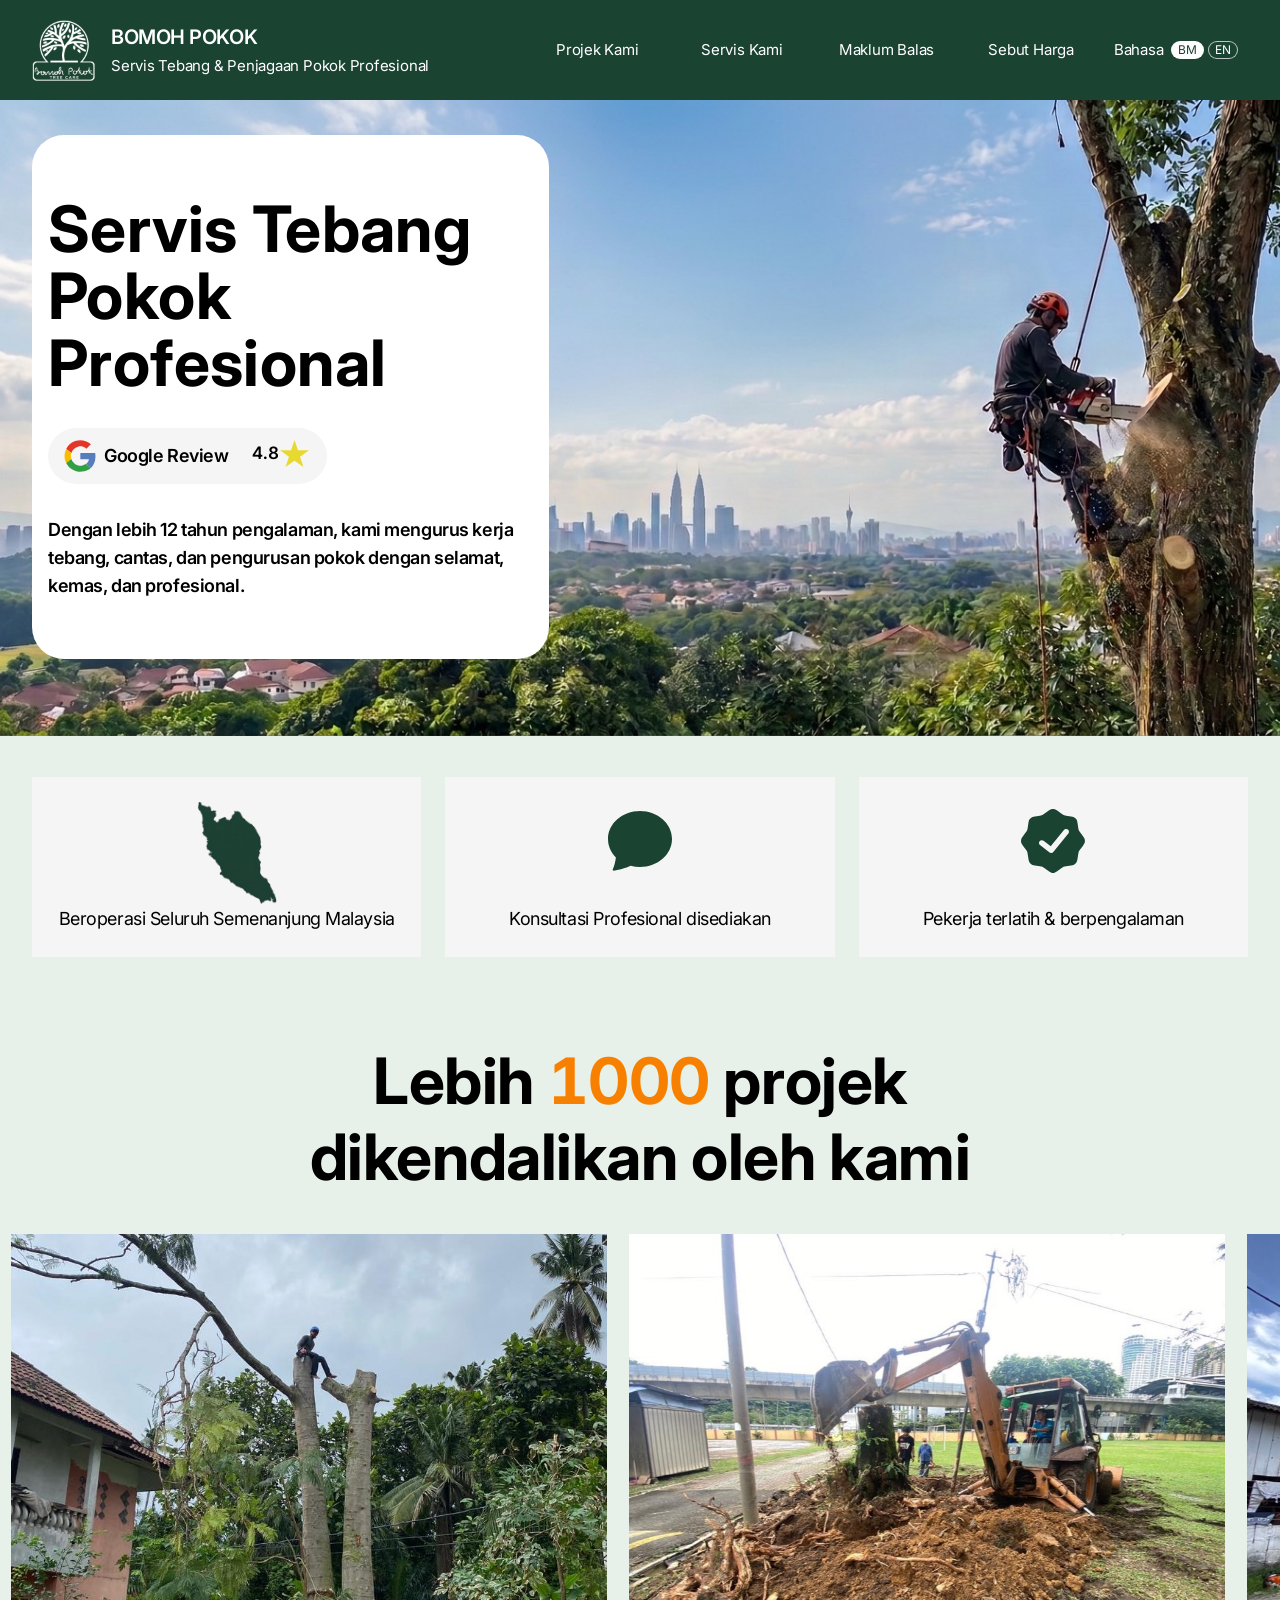
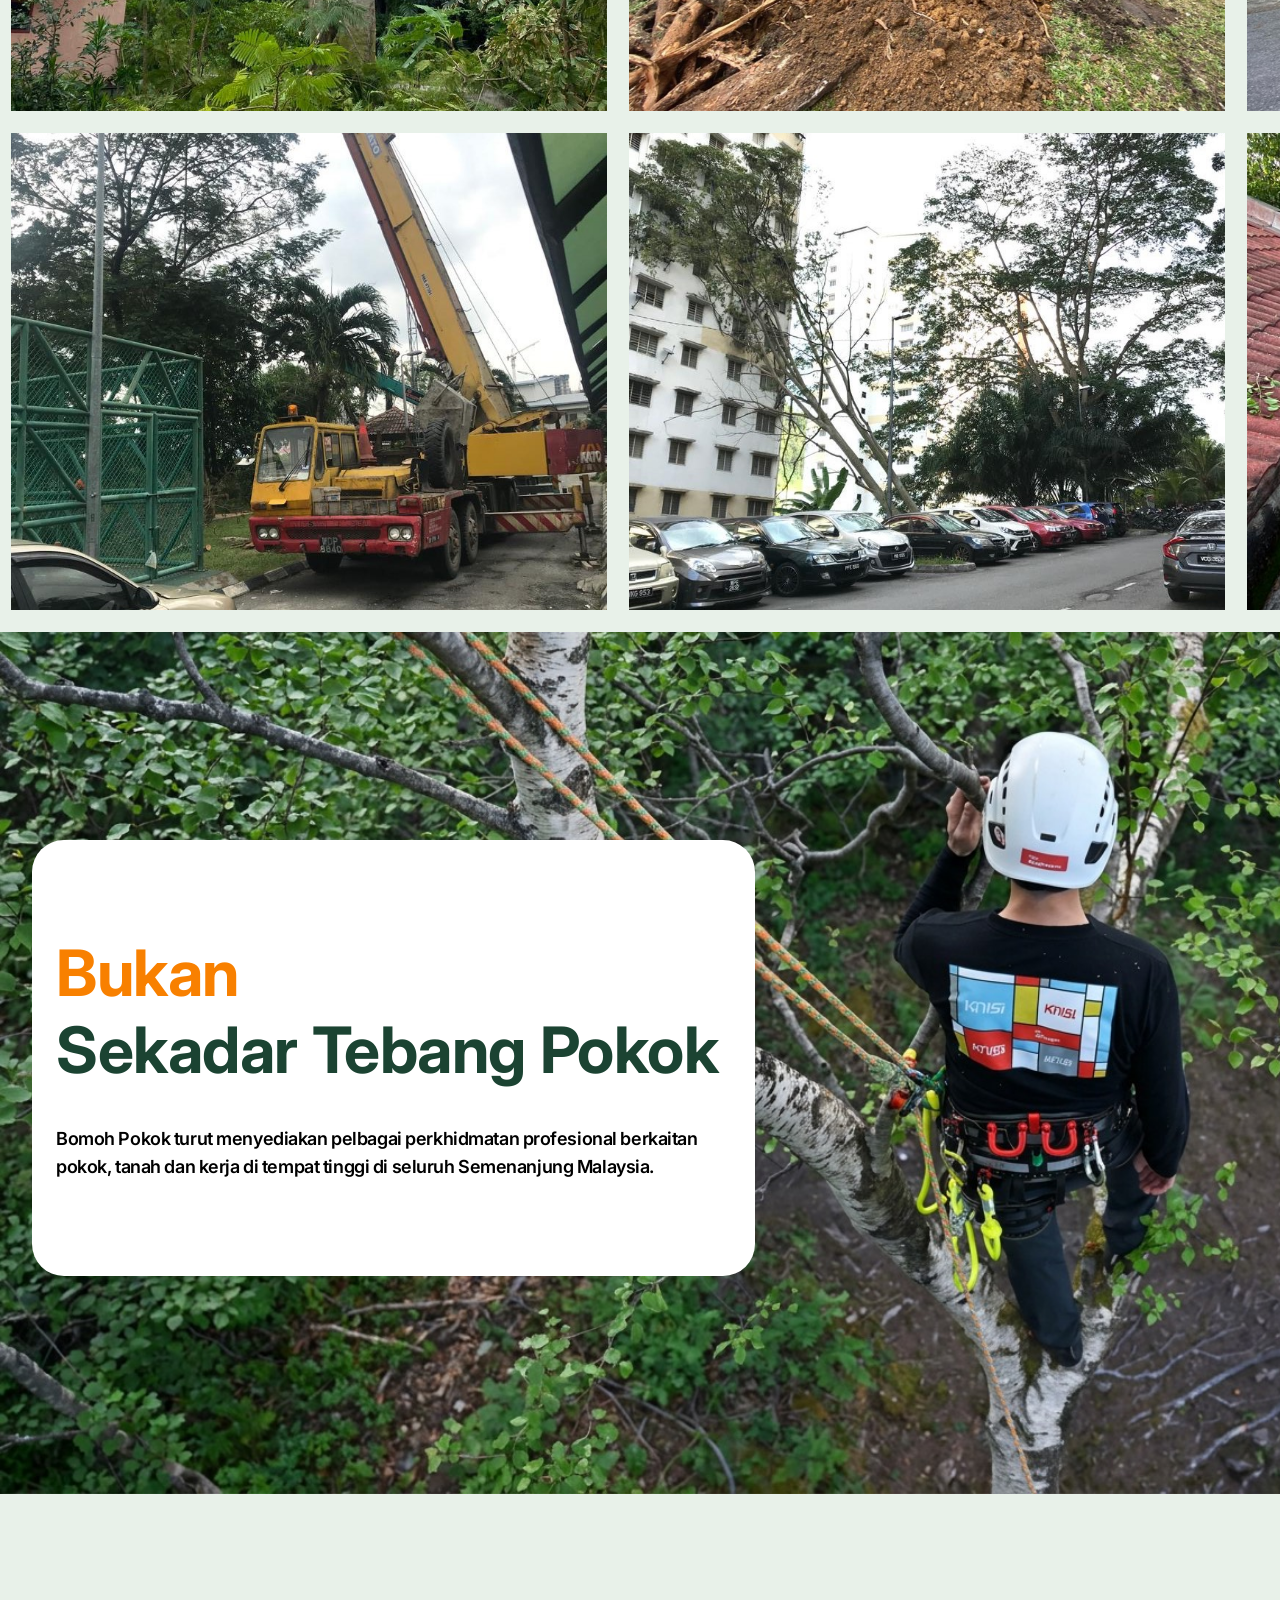
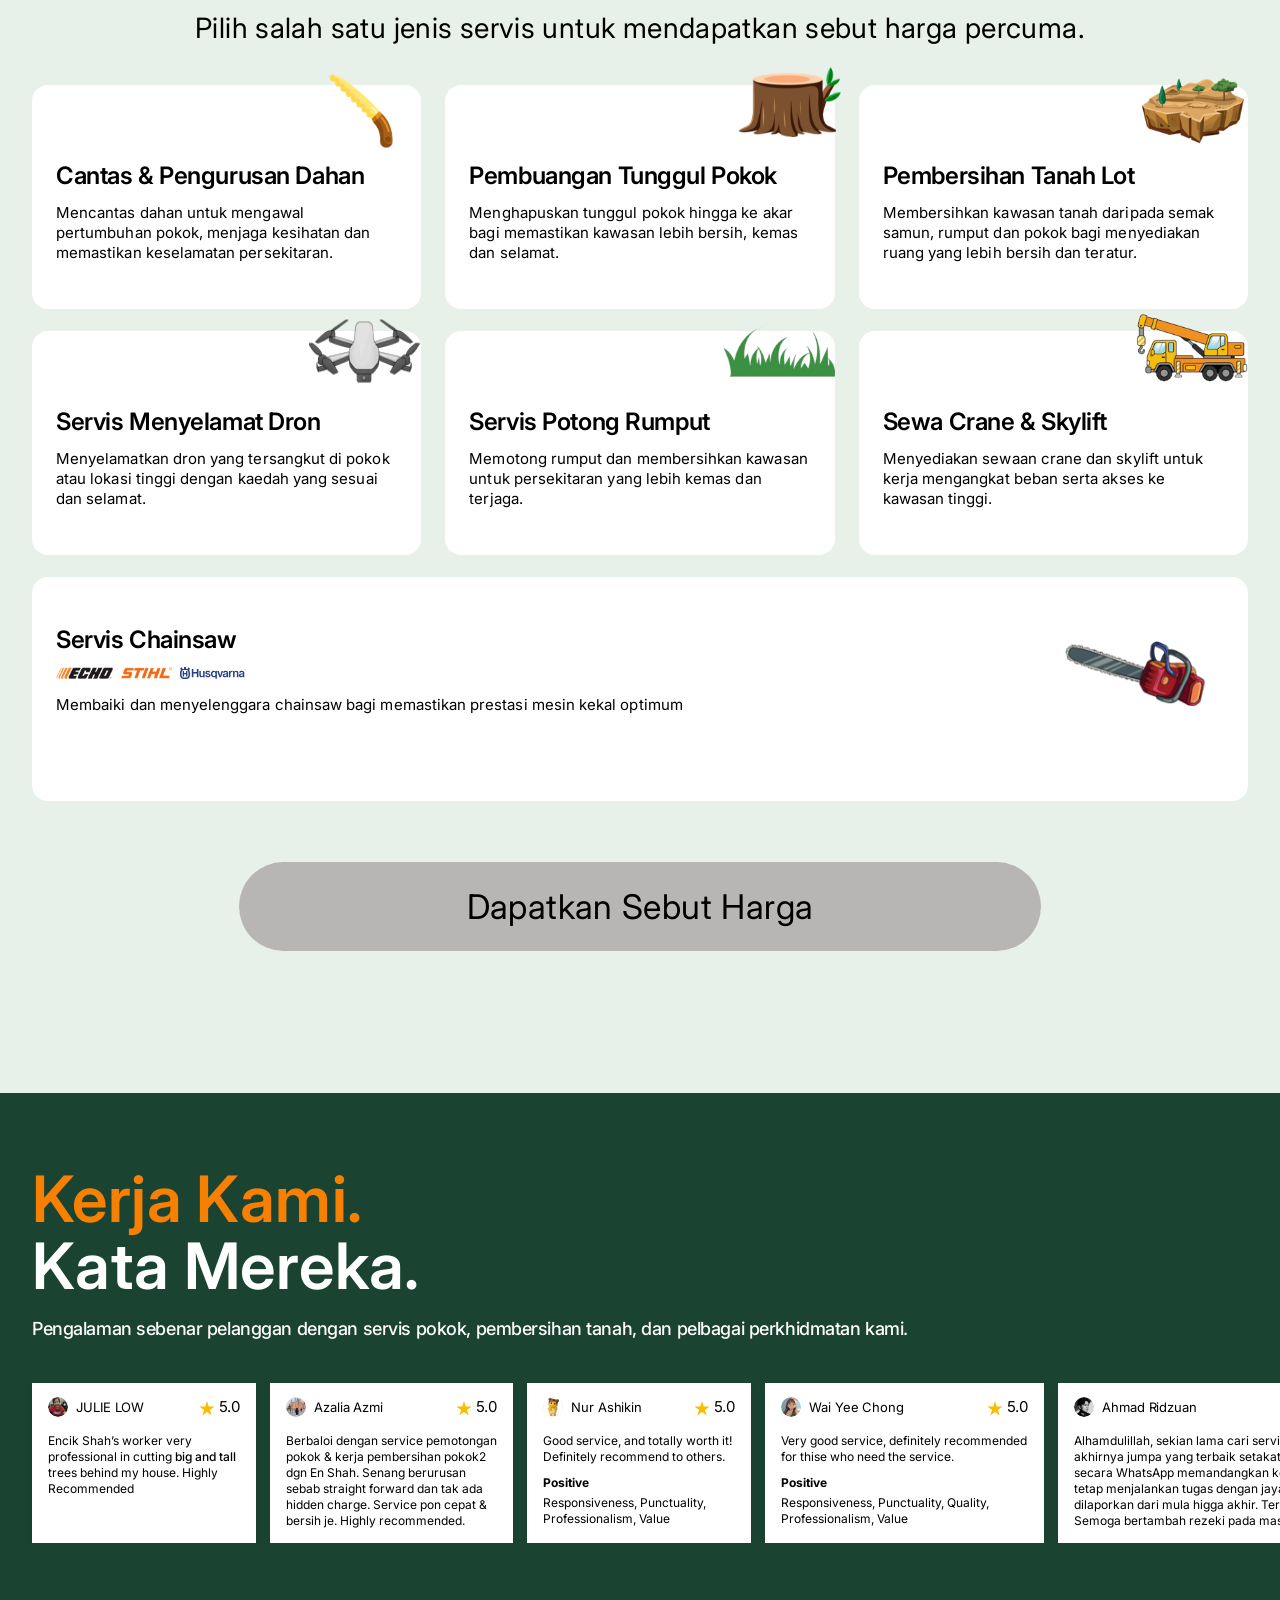
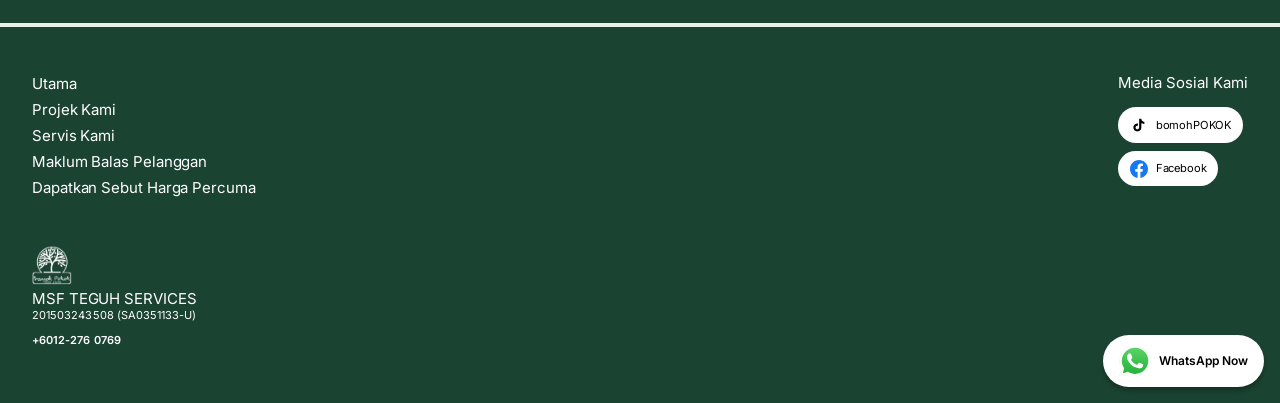
==== commit 3c4a601e: "Footer: add Facebook link Co-Authored-By: Claude Opus 5.5 <noreply@anthropic.com>" ====
--- a/index.html
+++ b/index.html
@@ -49,7 +49,7 @@
       { "@type": "AdministrativeArea", "name": "Kuala Lumpur" },
       { "@type": "State", "name": "Selangor" }
     ],
-    "sameAs": ["https://maps.app.goo.gl/sbUfZrj76yN1f9YQ7", "https://www.tiktok.com/@shahmanfauzi"],
+    "sameAs": ["https://maps.app.goo.gl/sbUfZrj76yN1f9YQ7", "https://www.tiktok.com/@shahmanfauzi", "https://www.facebook.com/share/1DrjgwQeW5/?mibextid=wwXIfr"],
     "hasOfferCatalog": {
       "@type": "OfferCatalog",
       "name": "Servis Bomoh Pokok",
@@ -69,7 +69,7 @@
   <link rel="preconnect" href="https://fonts.googleapis.com" />
   <link rel="preconnect" href="https://fonts.gstatic.com" crossorigin />
   <link href="https://fonts.googleapis.com/css2?family=Inter:wght@400;500;600;700;800&display=swap" rel="stylesheet" />
-  <link rel="stylesheet" href="styles.css?v=52" />
+  <link rel="stylesheet" href="styles.css?v=53" />
 </head>
 <body>
   <header class="site-header" id="top">
@@ -632,6 +632,10 @@
           <img src="assets/tiktok.svg" width="17.78" height="17.78" alt="" />
           <span>bomohPOKOK</span>
         </a>
+        <a class="social-pill" href="https://www.facebook.com/share/1DrjgwQeW5/?mibextid=wwXIfr" target="_blank" rel="noopener" aria-label="Bomoh Pokok di Facebook">
+          <img src="assets/facebook.svg" width="17.78" height="17.78" alt="" />
+          <span>Facebook</span>
+        </a>
       </div>
     </div>
 
--- a/styles.css
+++ b/styles.css
@@ -1047,7 +1047,15 @@
 }
 
 .site-footer__social {
+  display: flex;
+  flex-direction: column;
+  align-items: flex-start;
+  gap: 8px;
   width: 130px;
+}
+
+.site-footer__social .site-footer__label {
+  margin-bottom: 8.44px;
 }
 
 /* Caption1/Regular */
@@ -1056,12 +1064,11 @@
   line-height: 16px;
 }
 
-/* White pill linking to TikTok */
+/* White pills linking to TikTok and Facebook */
 .social-pill {
   display: inline-flex;
   align-items: center;
   gap: 8.15px;
-  margin-top: 16.44px;
   padding: 8.89px 11.85px;
   background: var(--color-white);
   border-radius: 73px;
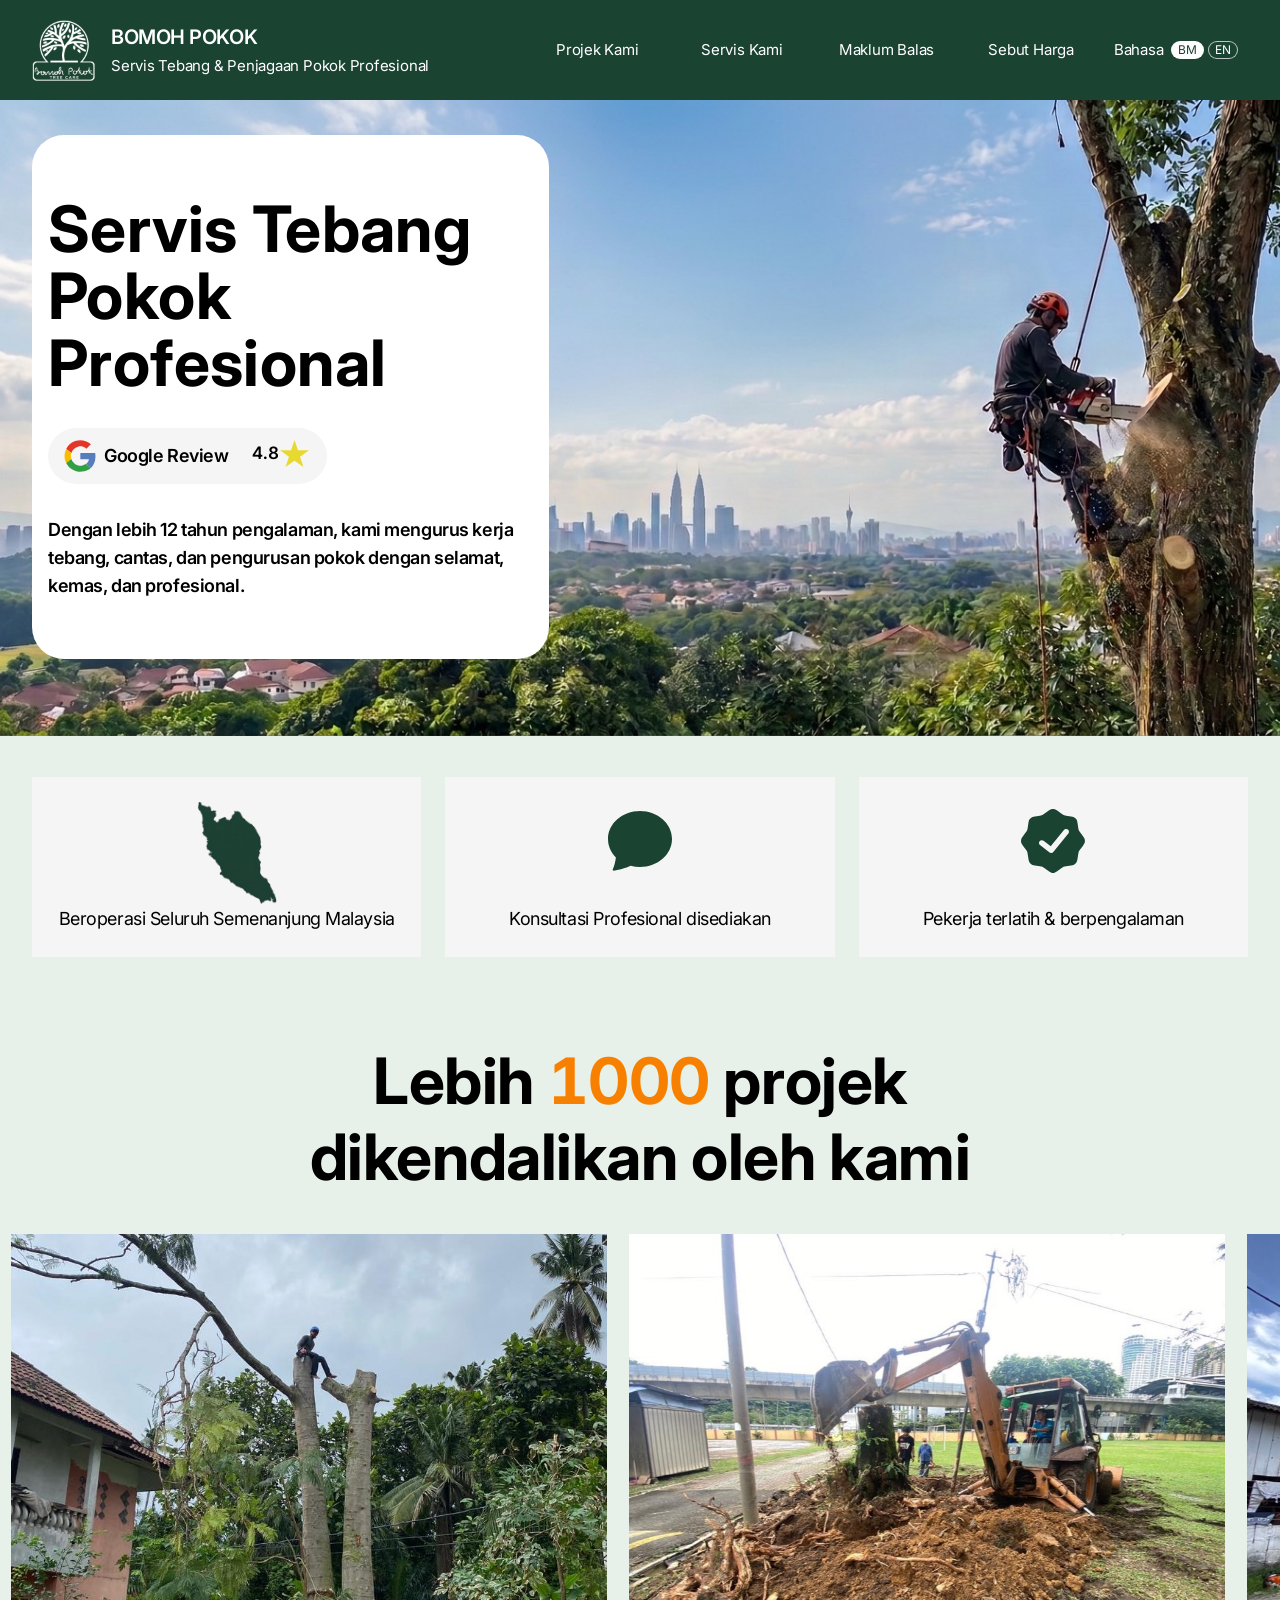
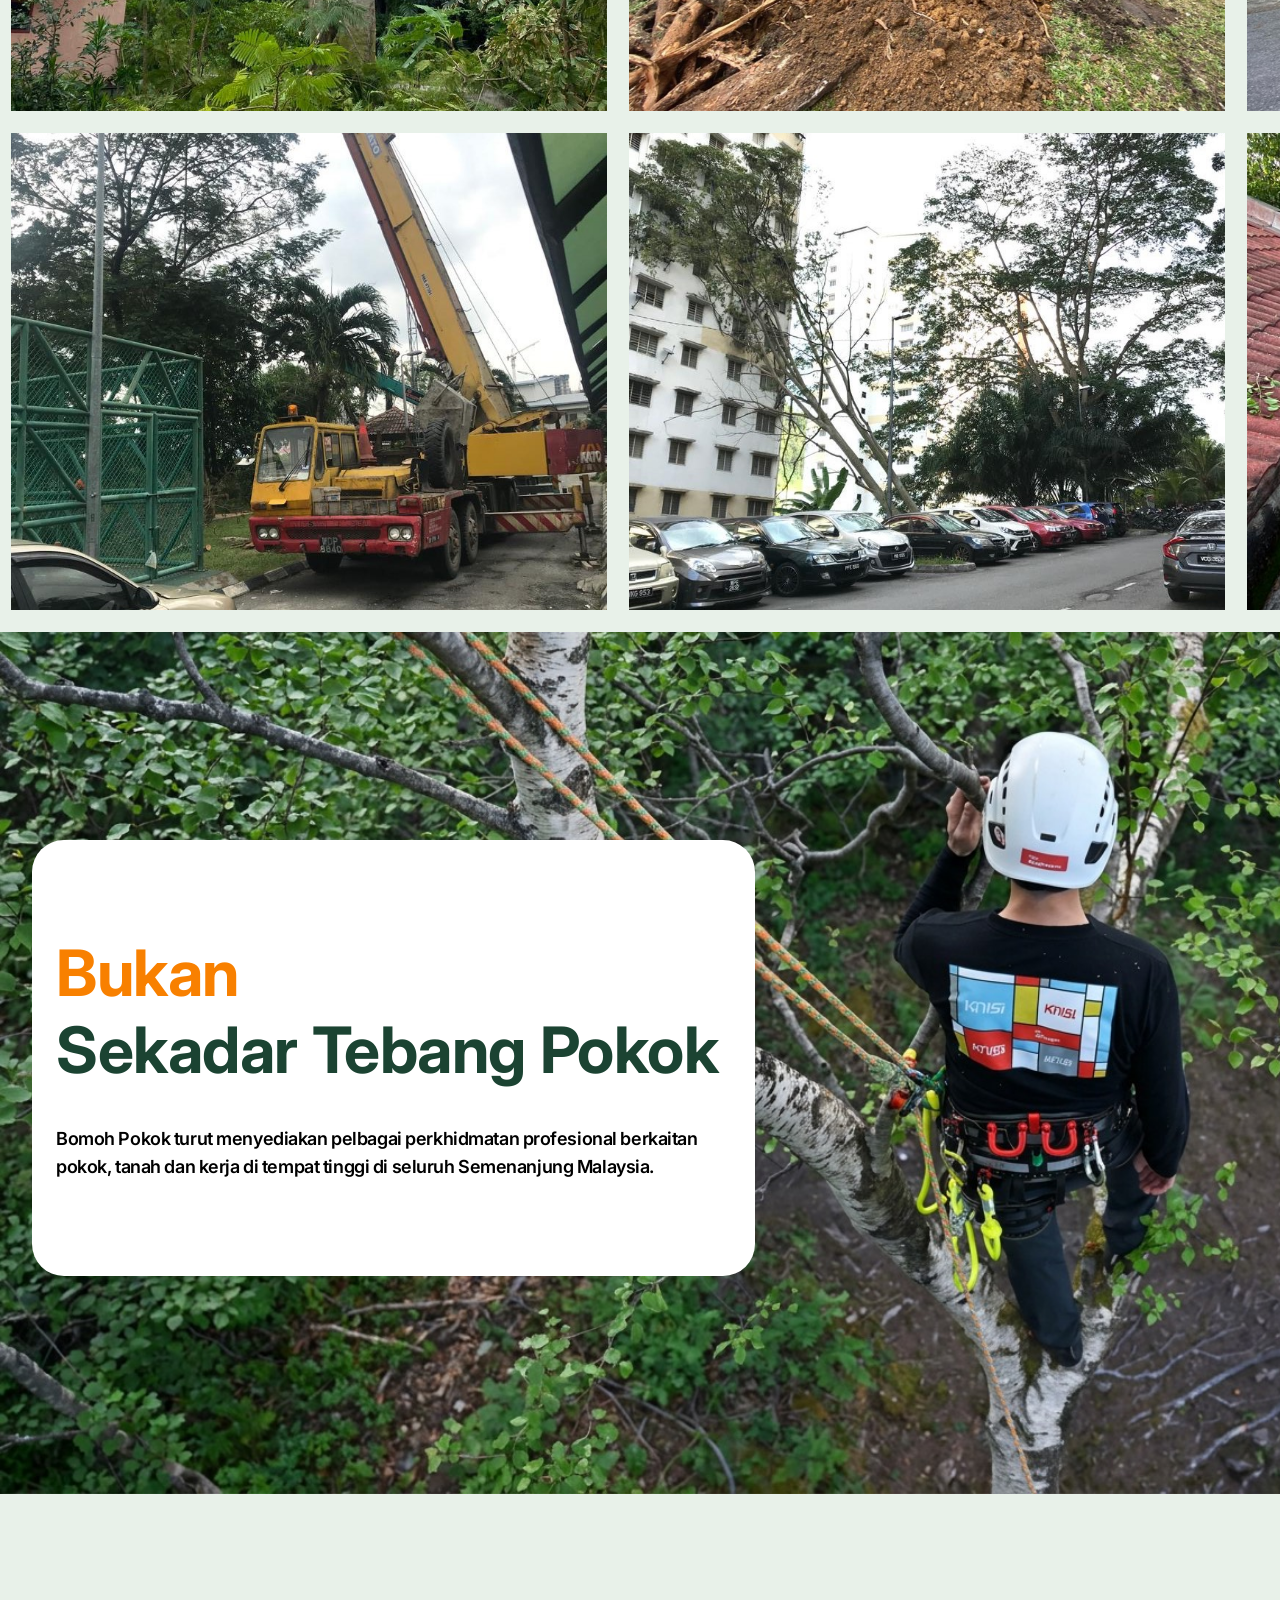
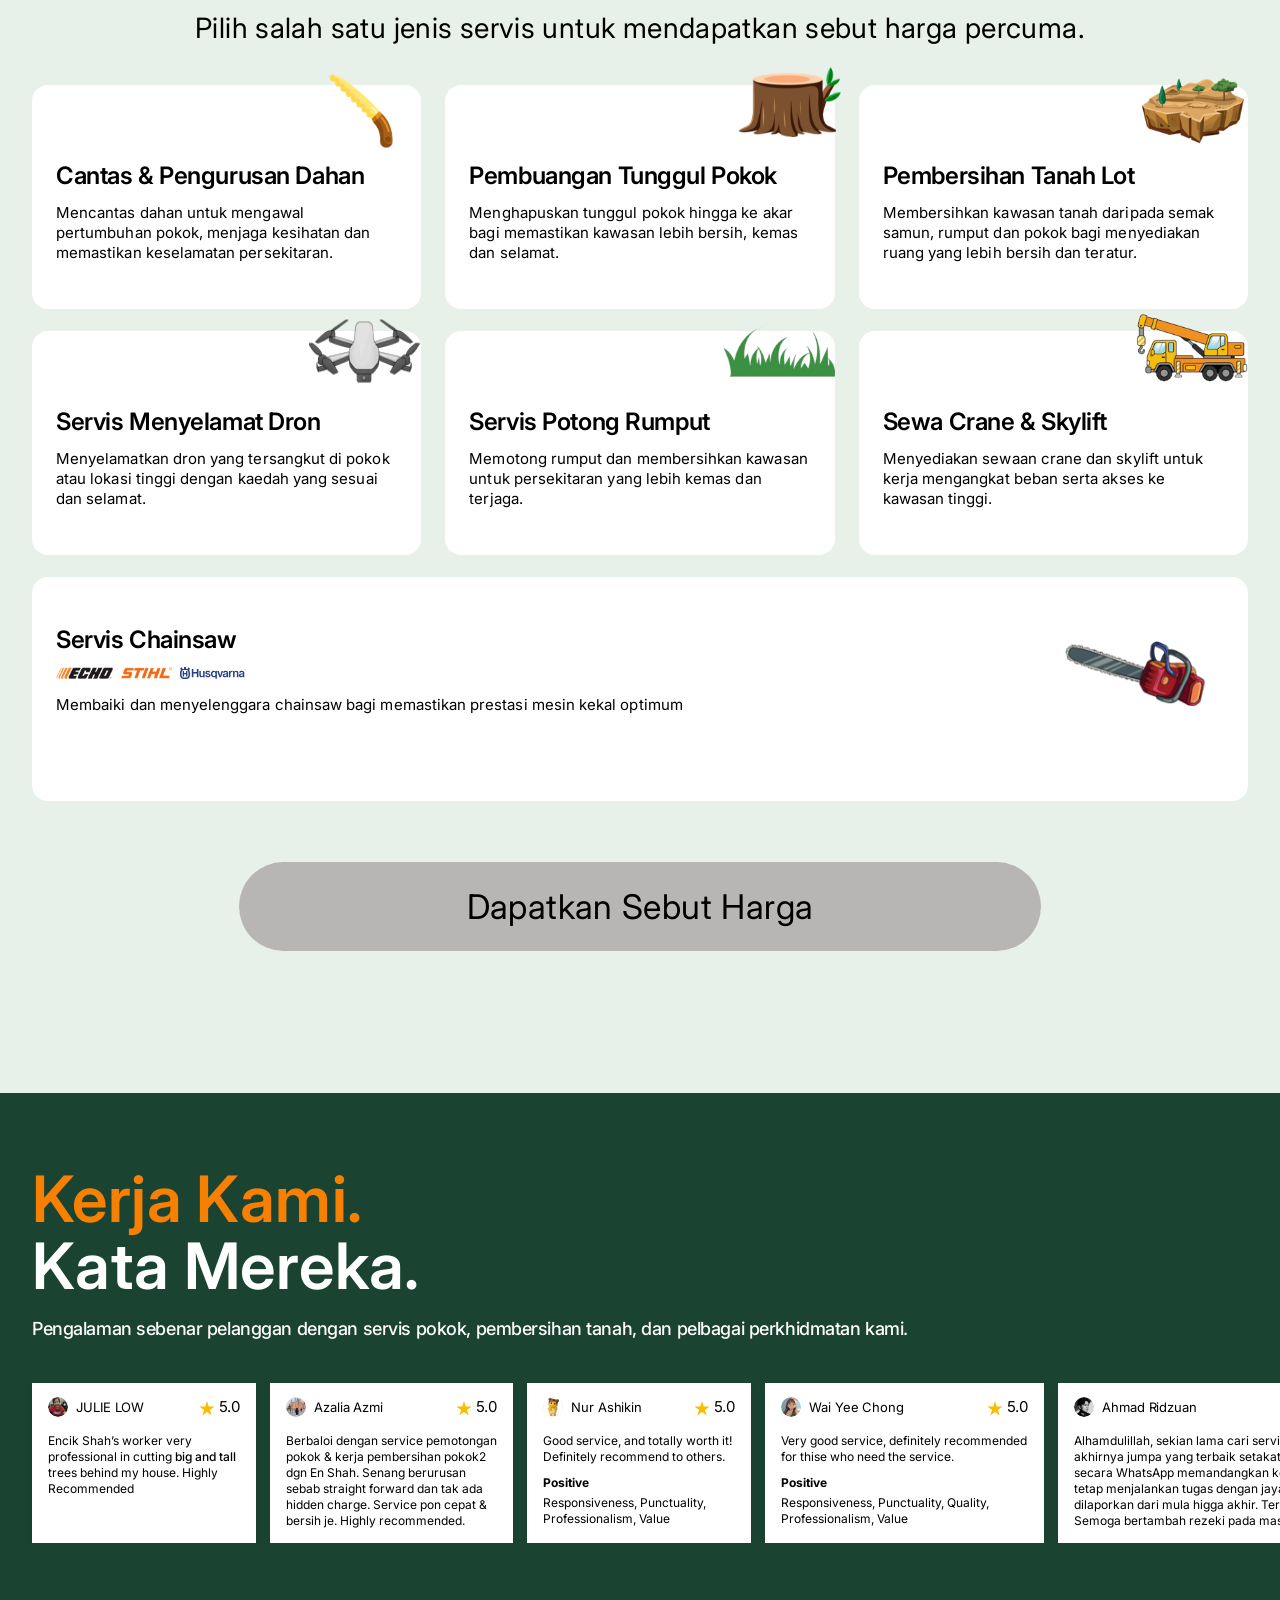
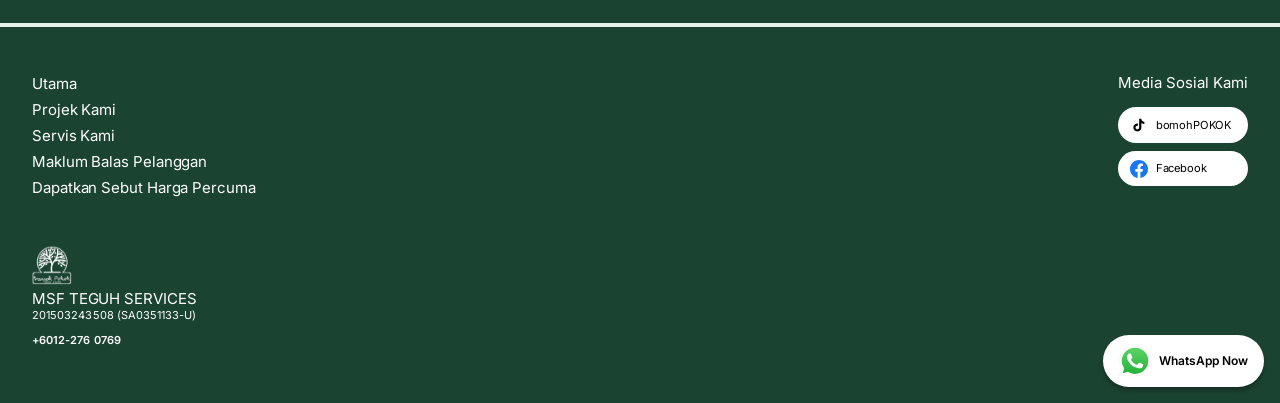
==== commit 773cfbd6: "Footer: TikTok and Facebook pills same width Co-Authored-By: Claude Opus 5.5 <noreply@anthropic.com>" ====
--- a/index.html
+++ b/index.html
@@ -69,7 +69,7 @@
   <link rel="preconnect" href="https://fonts.googleapis.com" />
   <link rel="preconnect" href="https://fonts.gstatic.com" crossorigin />
   <link href="https://fonts.googleapis.com/css2?family=Inter:wght@400;500;600;700;800&display=swap" rel="stylesheet" />
-  <link rel="stylesheet" href="styles.css?v=53" />
+  <link rel="stylesheet" href="styles.css?v=54" />
 </head>
 <body>
   <header class="site-header" id="top">
--- a/styles.css
+++ b/styles.css
@@ -1046,15 +1046,17 @@
   outline: none;
 }
 
+/* Grid as wide as its widest pill, so the TikTok and Facebook pills match in width */
 .site-footer__social {
-  display: flex;
-  flex-direction: column;
-  align-items: flex-start;
+  display: grid;
+  justify-items: stretch;
+  align-content: start;
   gap: 8px;
-  width: 130px;
+  width: max-content;
 }
 
 .site-footer__social .site-footer__label {
+  justify-self: start;
   margin-bottom: 8.44px;
 }
 
@@ -1677,10 +1679,6 @@
     font-size: max(13px, calc(15 * var(--u)));
   }
 
-  .site-footer__social {
-    width: auto;
-  }
-
   .site-footer__company {
     margin-top: calc(48 * var(--u));
   }
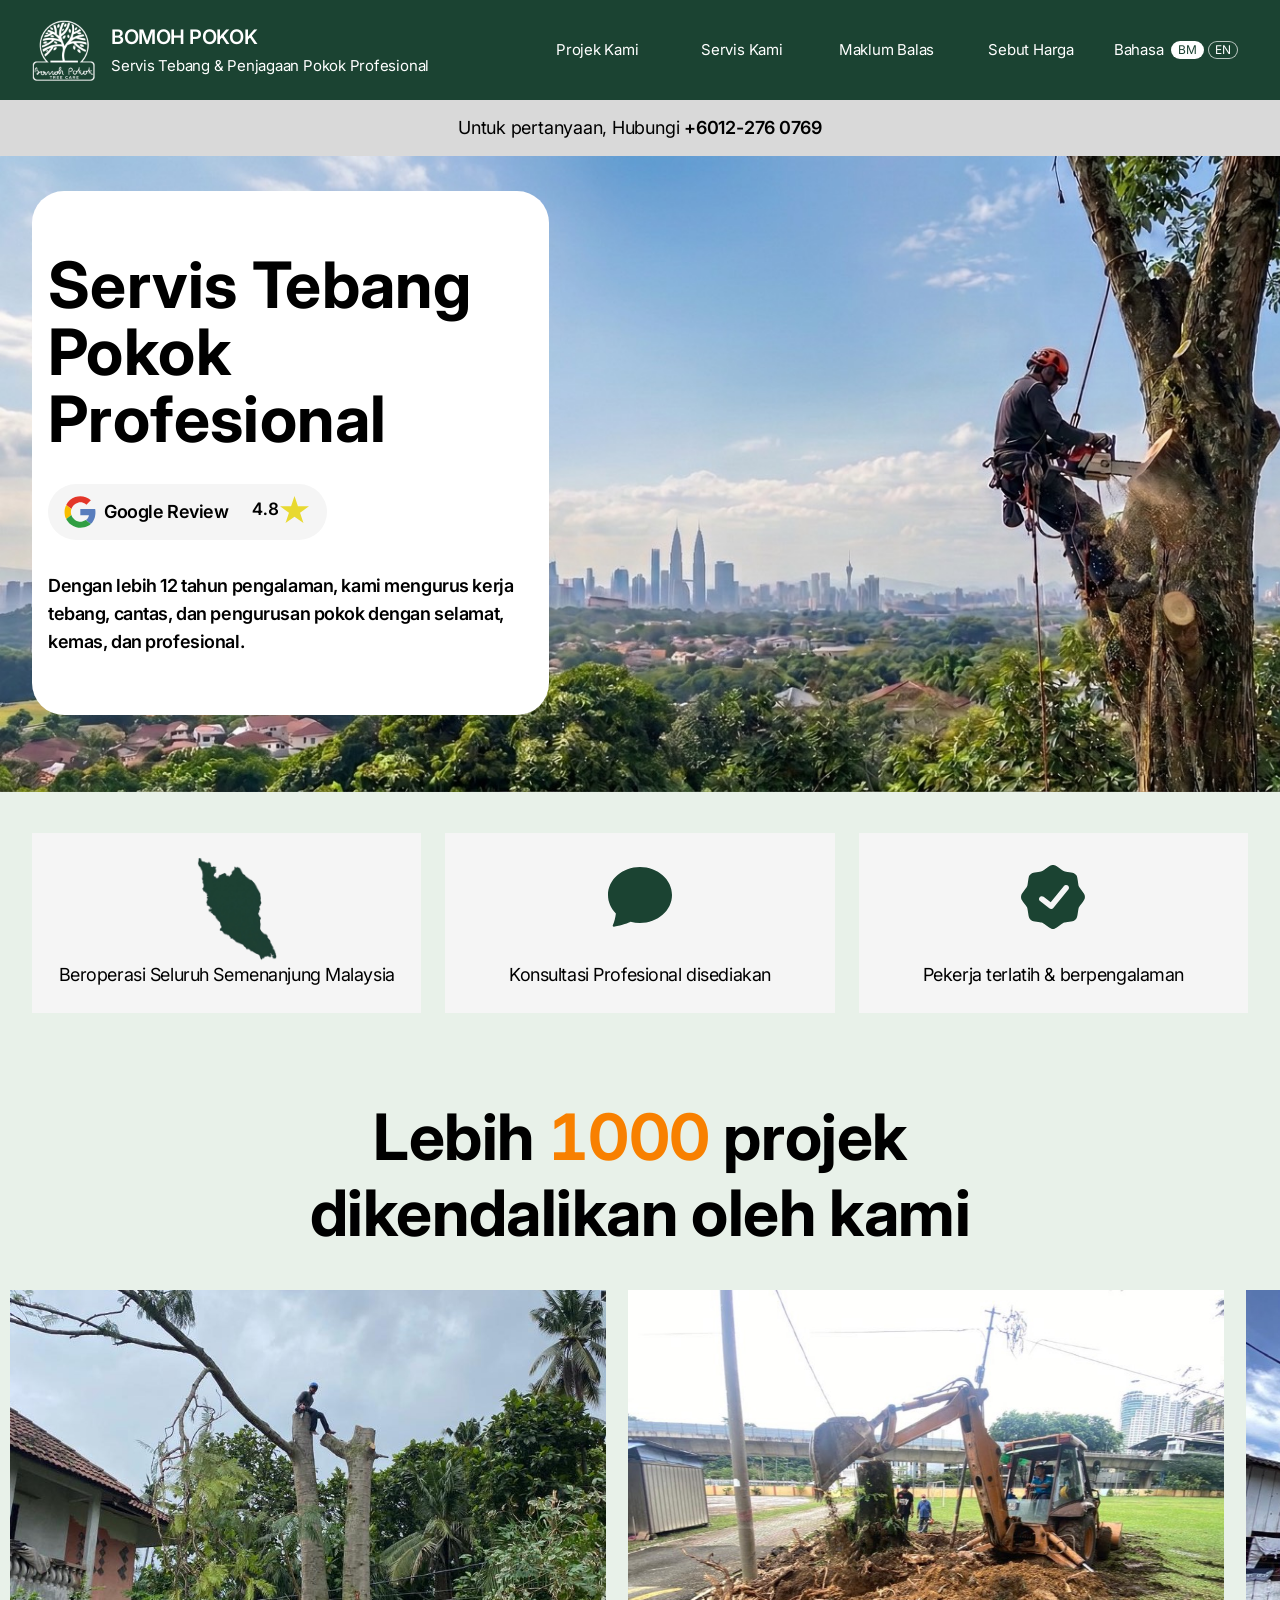
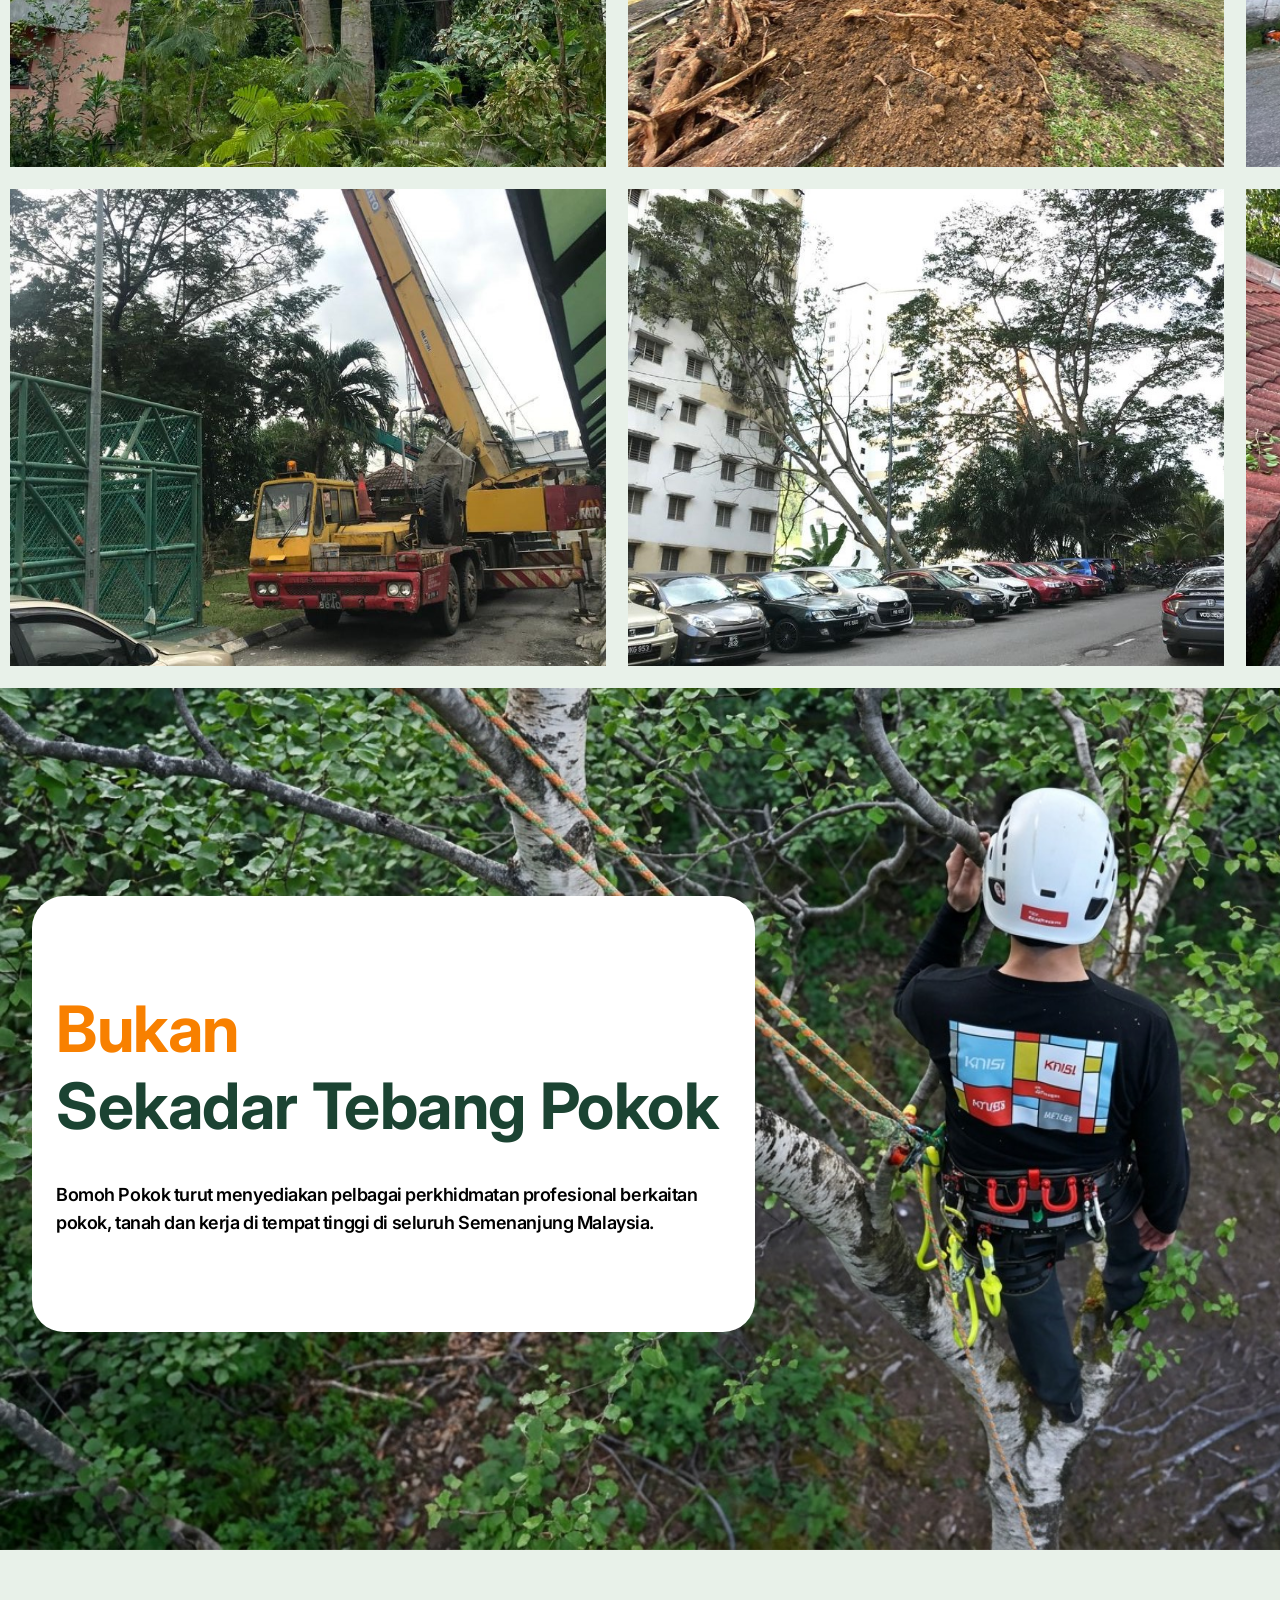
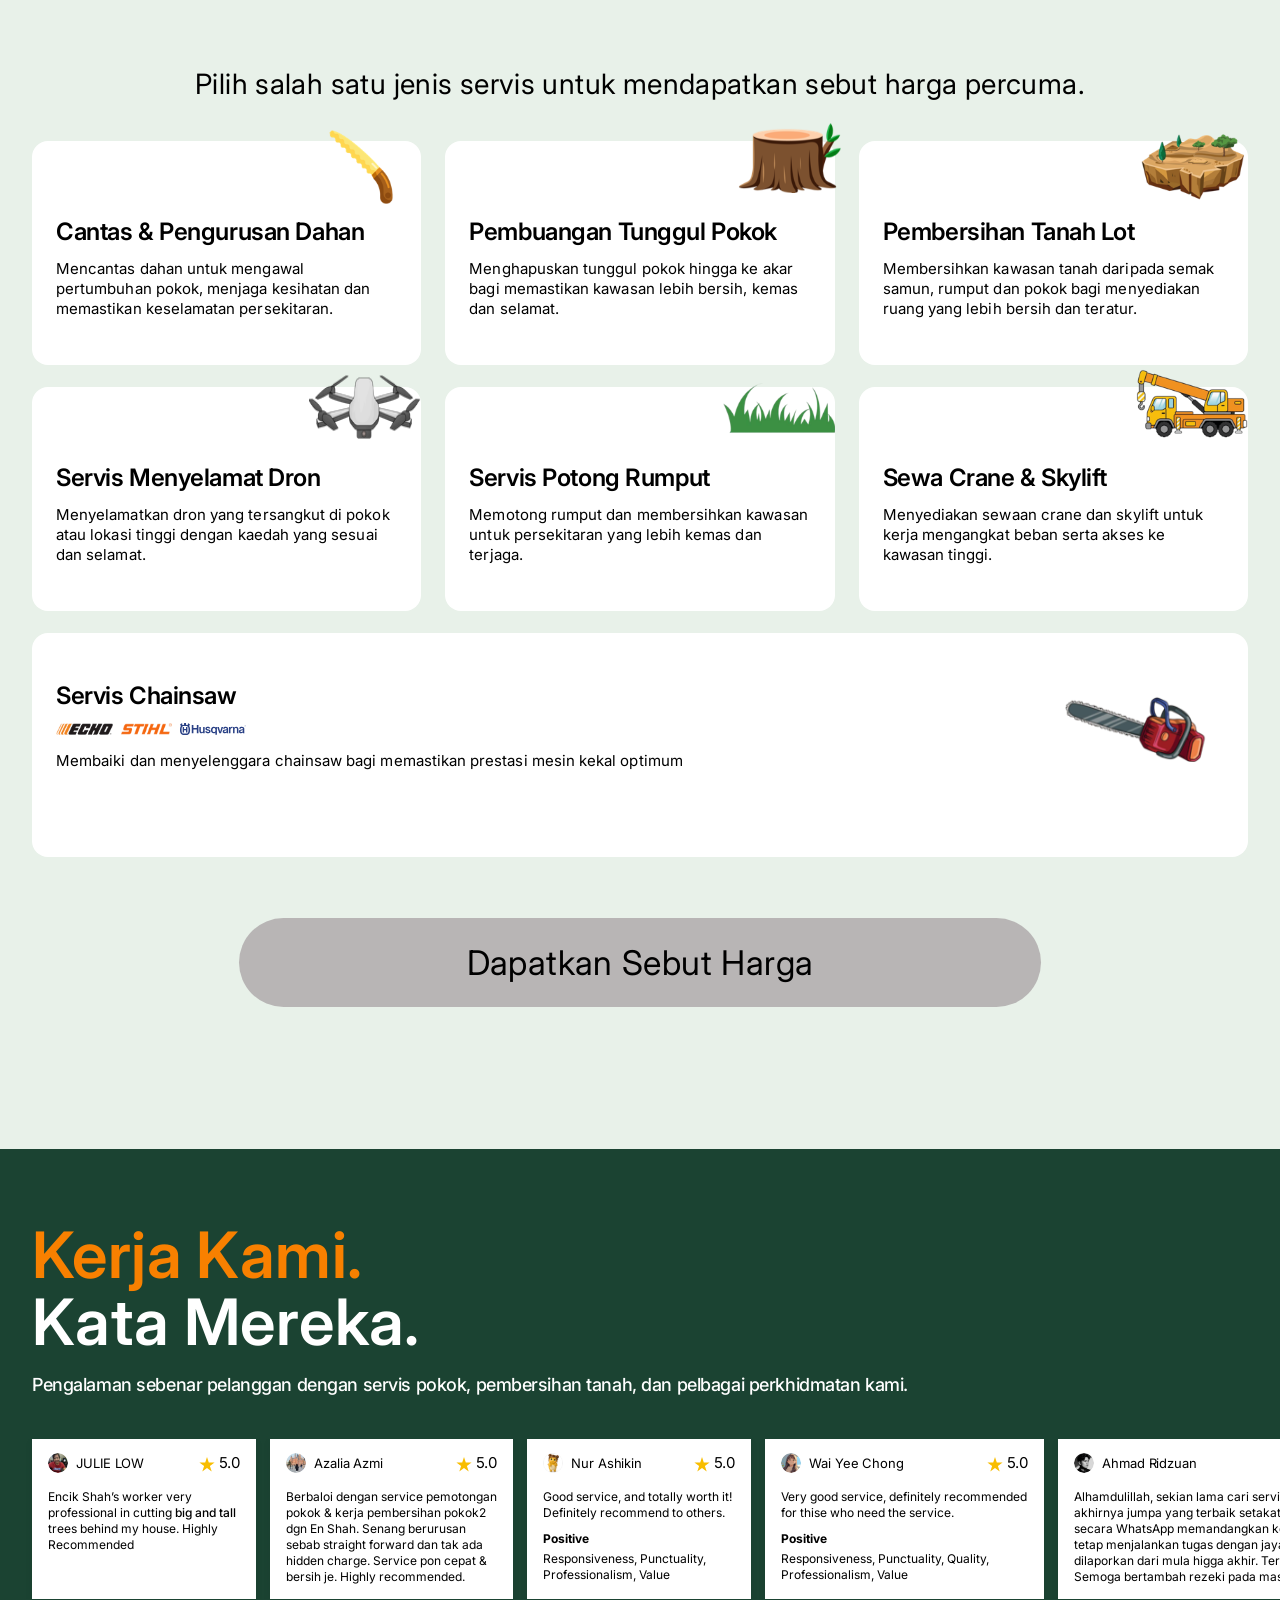
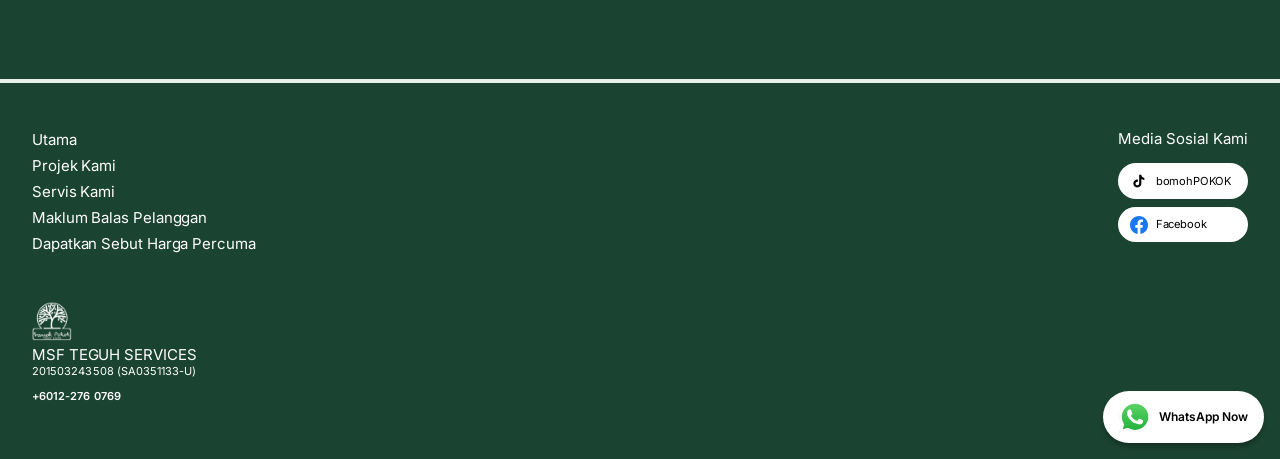
==== commit cc3a945f: "Desktop/tablet: show contact bar; fix sticky header (overflow-x: clip) Co-Authored-By: Claude Opus 5" ====
--- a/index.html
+++ b/index.html
@@ -8,12 +8,12 @@
   <meta name="theme-color" content="#1b4332" />
 
   <!-- The site's main address. Update this (and the og:url / og:image / JSON-LD URLs below) when moving to a custom domain. -->
-  <link rel="canonical" href="https://thefirdaux.github.io/bomoh-pokok/" />
+  <link rel="canonical" href="https://bomohpokok.com/" />
 
   <!-- Language versions (Malay is the default) -->
-  <link rel="alternate" hreflang="ms" href="https://thefirdaux.github.io/bomoh-pokok/" />
-  <link rel="alternate" hreflang="en" href="https://thefirdaux.github.io/bomoh-pokok/en/" />
-  <link rel="alternate" hreflang="x-default" href="https://thefirdaux.github.io/bomoh-pokok/" />
+  <link rel="alternate" hreflang="ms" href="https://bomohpokok.com/" />
+  <link rel="alternate" hreflang="en" href="https://bomohpokok.com/en/" />
+  <link rel="alternate" hreflang="x-default" href="https://bomohpokok.com/" />
 
   <!-- Icons -->
   <link rel="icon" href="assets/favicon.svg" type="image/svg+xml" />
@@ -26,8 +26,8 @@
   <meta property="og:site_name" content="Bomoh Pokok" />
   <meta property="og:title" content="Bomoh Pokok — Servis Tebang Pokok di Kuala Lumpur &amp; Selangor" />
   <meta property="og:description" content="Lebih 12 tahun pengalaman dan 1000 projek. Tebang, potong dan pangkas pokok yang selamat, kemas dan profesional di Kuala Lumpur dan Selangor." />
-  <meta property="og:url" content="https://thefirdaux.github.io/bomoh-pokok/" />
-  <meta property="og:image" content="https://thefirdaux.github.io/bomoh-pokok/assets/share.jpg" />
+  <meta property="og:url" content="https://bomohpokok.com/" />
+  <meta property="og:image" content="https://bomohpokok.com/assets/share.jpg" />
   <meta property="og:image:width" content="941" />
   <meta property="og:image:height" content="493" />
   <meta property="og:image:alt" content="Pekerja Bomoh Pokok memotong dahan pokok dengan gergaji rantai sambil memakai tali keselamatan" />
@@ -38,13 +38,13 @@
   {
     "@context": "https://schema.org",
     "@type": "LocalBusiness",
-    "@id": "https://thefirdaux.github.io/bomoh-pokok/#business",
+    "@id": "https://bomohpokok.com/#business",
     "name": "Bomoh Pokok",
     "legalName": "MSF TEGUH SERVICES",
     "telephone": "+60122760769",
     "description": "Servis tebang dan penjagaan pokok profesional dengan lebih 12 tahun pengalaman dan lebih 1000 projek. Pekerja terlatih dan berpengalaman, konsultasi profesional disediakan.",
-    "url": "https://thefirdaux.github.io/bomoh-pokok/",
-    "image": "https://thefirdaux.github.io/bomoh-pokok/assets/share.jpg",
+    "url": "https://bomohpokok.com/",
+    "image": "https://bomohpokok.com/assets/share.jpg",
     "areaServed": [
       { "@type": "AdministrativeArea", "name": "Kuala Lumpur" },
       { "@type": "State", "name": "Selangor" }
@@ -69,7 +69,7 @@
   <link rel="preconnect" href="https://fonts.googleapis.com" />
   <link rel="preconnect" href="https://fonts.gstatic.com" crossorigin />
   <link href="https://fonts.googleapis.com/css2?family=Inter:wght@400;500;600;700;800&display=swap" rel="stylesheet" />
-  <link rel="stylesheet" href="styles.css?v=54" />
+  <link rel="stylesheet" href="styles.css?v=57" />
 </head>
 <body>
   <header class="site-header" id="top">
--- a/styles.css
+++ b/styles.css
@@ -36,6 +36,9 @@
 body {
   margin: 0;
   overflow-x: hidden;
+  /* clip, not hidden: with container-type on body (640px+), hidden turns body into its own
+     scroll box and the sticky header and contact bar stop sticking */
+  overflow-x: clip;
   /* Green so the area under Safari's toolbar and past the footer matches the footer.
      The page content itself is mint (main + contact bar). */
   background: var(--color-primary);
@@ -457,11 +460,13 @@
   object-fit: cover;
 }
 
+
 .hero__content {
   position: relative;
   max-width: var(--content-max);
+  height: 100%;
   margin: 0 auto;
-  padding: 98px 15px 0;
+  padding: 81px 17px 0;
 }
 
 .hero__intro {
@@ -541,12 +546,18 @@
   letter-spacing: -0.43px;
 }
 
+/* Translucent white card holding the three rows, 500px from the top of the hero */
 .features {
-  width: 224px;
-  margin-top: 46px;
-}
-
-/* Subheadline/Regular; rows separated by a thin line */
+  position: absolute;
+  top: 500px;
+  left: 17px;
+  width: max-content;
+  padding: 16px;
+  background: rgba(255, 255, 255, 0.7);
+  border-radius: 16px;
+}
+
+/* Subheadline/Emphasized; rows separated by a thin line */
 .feature {
   display: flex;
   align-items: center;
@@ -554,6 +565,7 @@
   padding: 10px 0;
   border-bottom: 1px solid var(--color-primary);
   font-size: 15px;
+  font-weight: 600;
   line-height: 20px;
   letter-spacing: -0.23px;
   white-space: nowrap;
@@ -1184,15 +1196,21 @@
     --u: min(1px, calc(100cqw / 1280));
     --desk-pad: calc(32 * var(--u));
     --header-height: calc(100 * var(--u));
-    --contact-height: 0px; /* contact bar is phone-only */
+    --contact-height: max(44px, calc(56 * var(--u)));
   }
 
   /* Phone-only pieces */
-  .contact-bar,
   .menu-toggle,
   .site-menu,
   .menu-backdrop {
     display: none !important;
+  }
+
+  /* Contact bar stays pinned under the header, as on phones */
+  .contact-bar {
+    padding: 8px var(--desk-pad);
+    font-size: max(15px, calc(18 * var(--u)));
+    line-height: 1.4;
   }
 
   /* ---- Header ---- */
@@ -1312,7 +1330,9 @@
     object-position: left center;
   }
 
+
   .hero__content {
+    height: auto;
     max-width: none;
     padding: calc(35 * var(--u)) var(--desk-pad) 0;
   }
@@ -1397,6 +1417,10 @@
   }
 
   .features {
+    position: static;
+    padding: 0;
+    background: none;
+    border-radius: 0;
     display: grid;
     grid-template-columns: repeat(3, minmax(0, 1fr));
     gap: calc(24 * var(--u));
@@ -1412,6 +1436,7 @@
     background: #f5f5f5;
     border: 0;
     font-size: max(13px, calc(18 * var(--u)));
+    font-weight: 400;
     line-height: 1.556;
     letter-spacing: -0.43px;
     text-align: center;
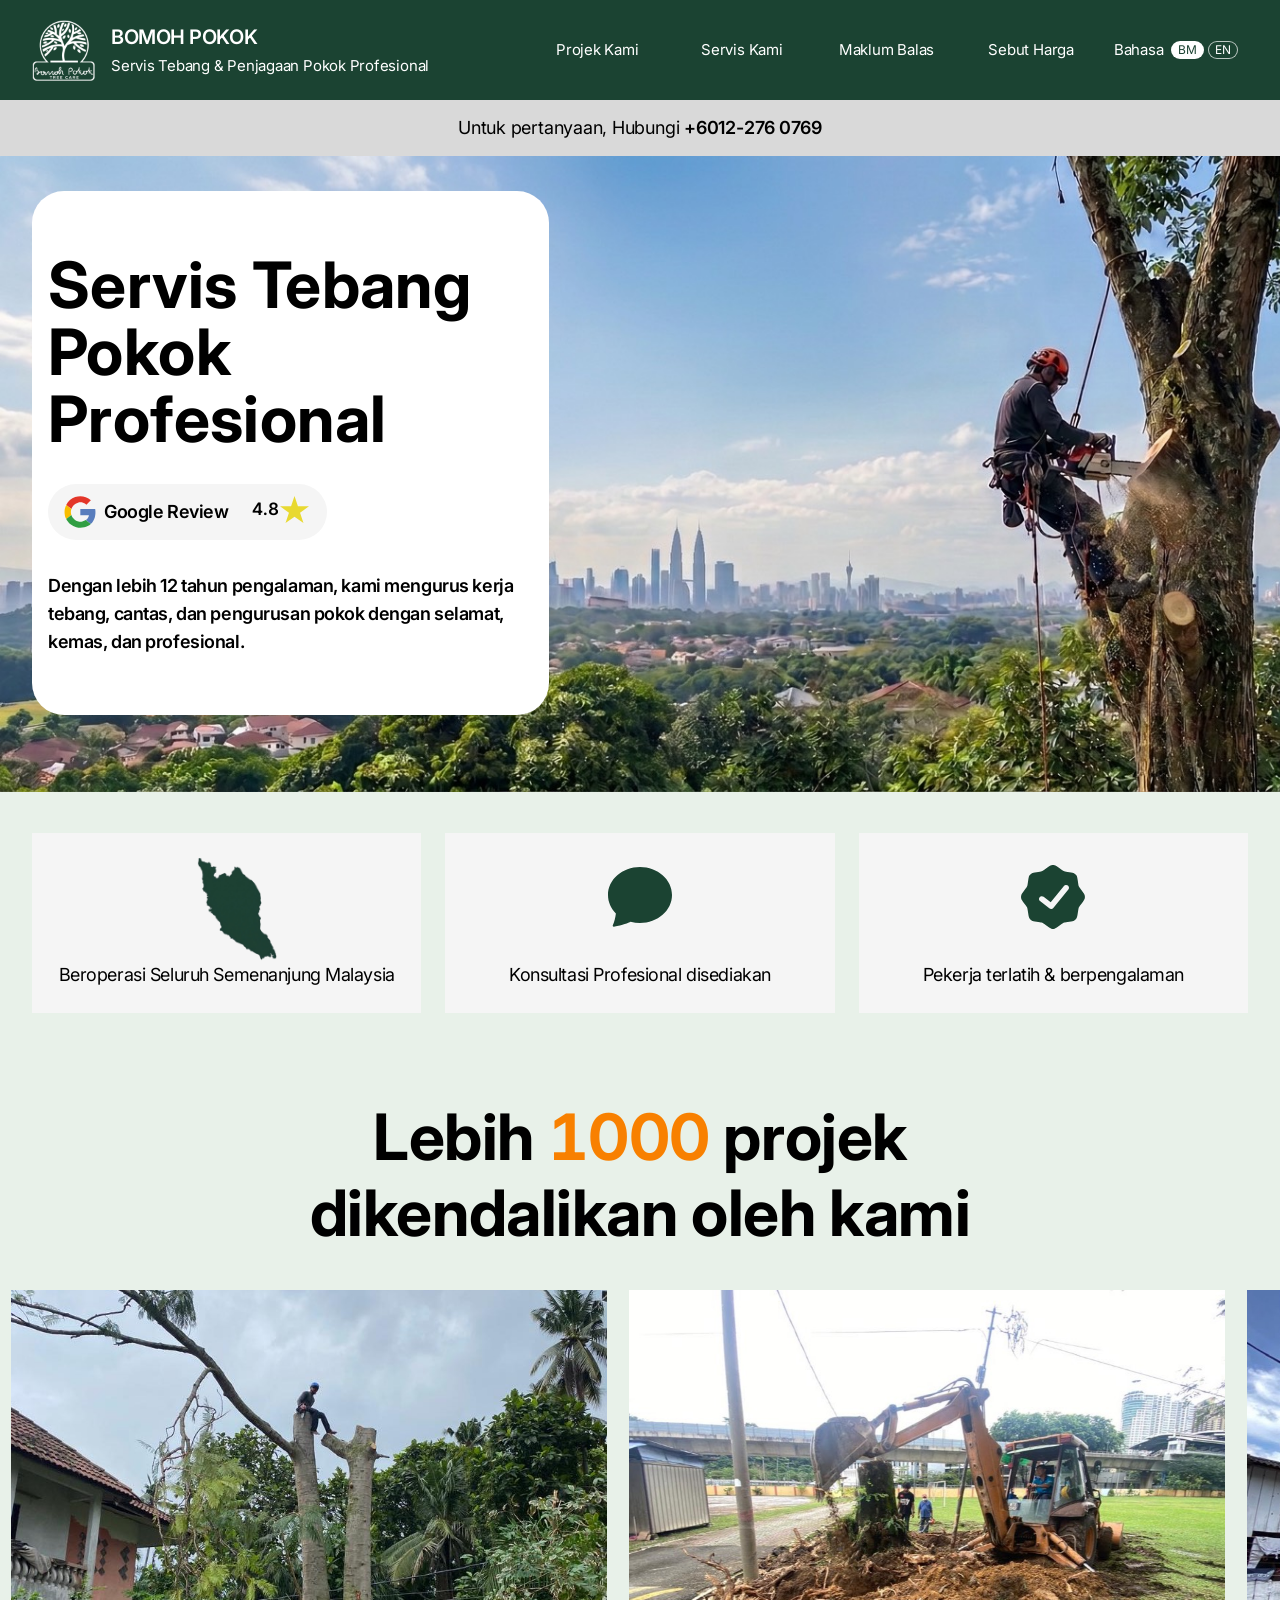
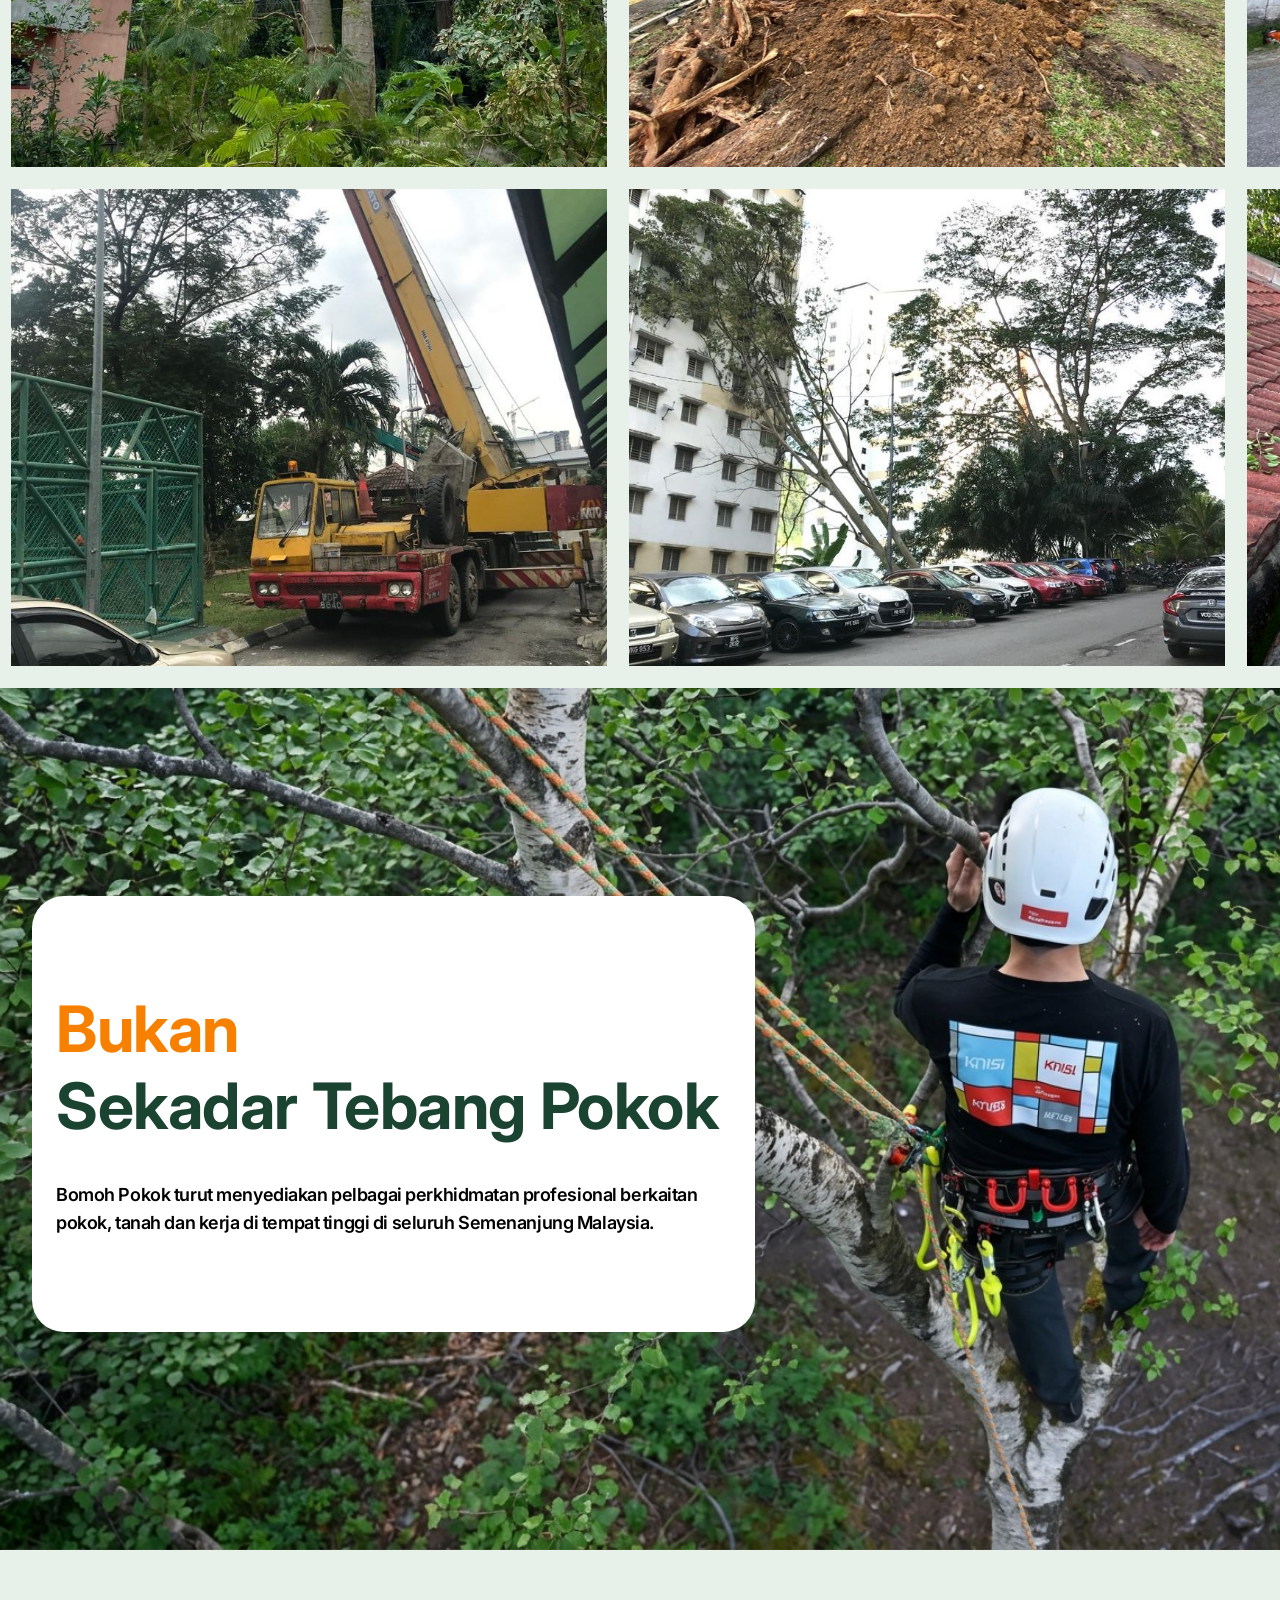
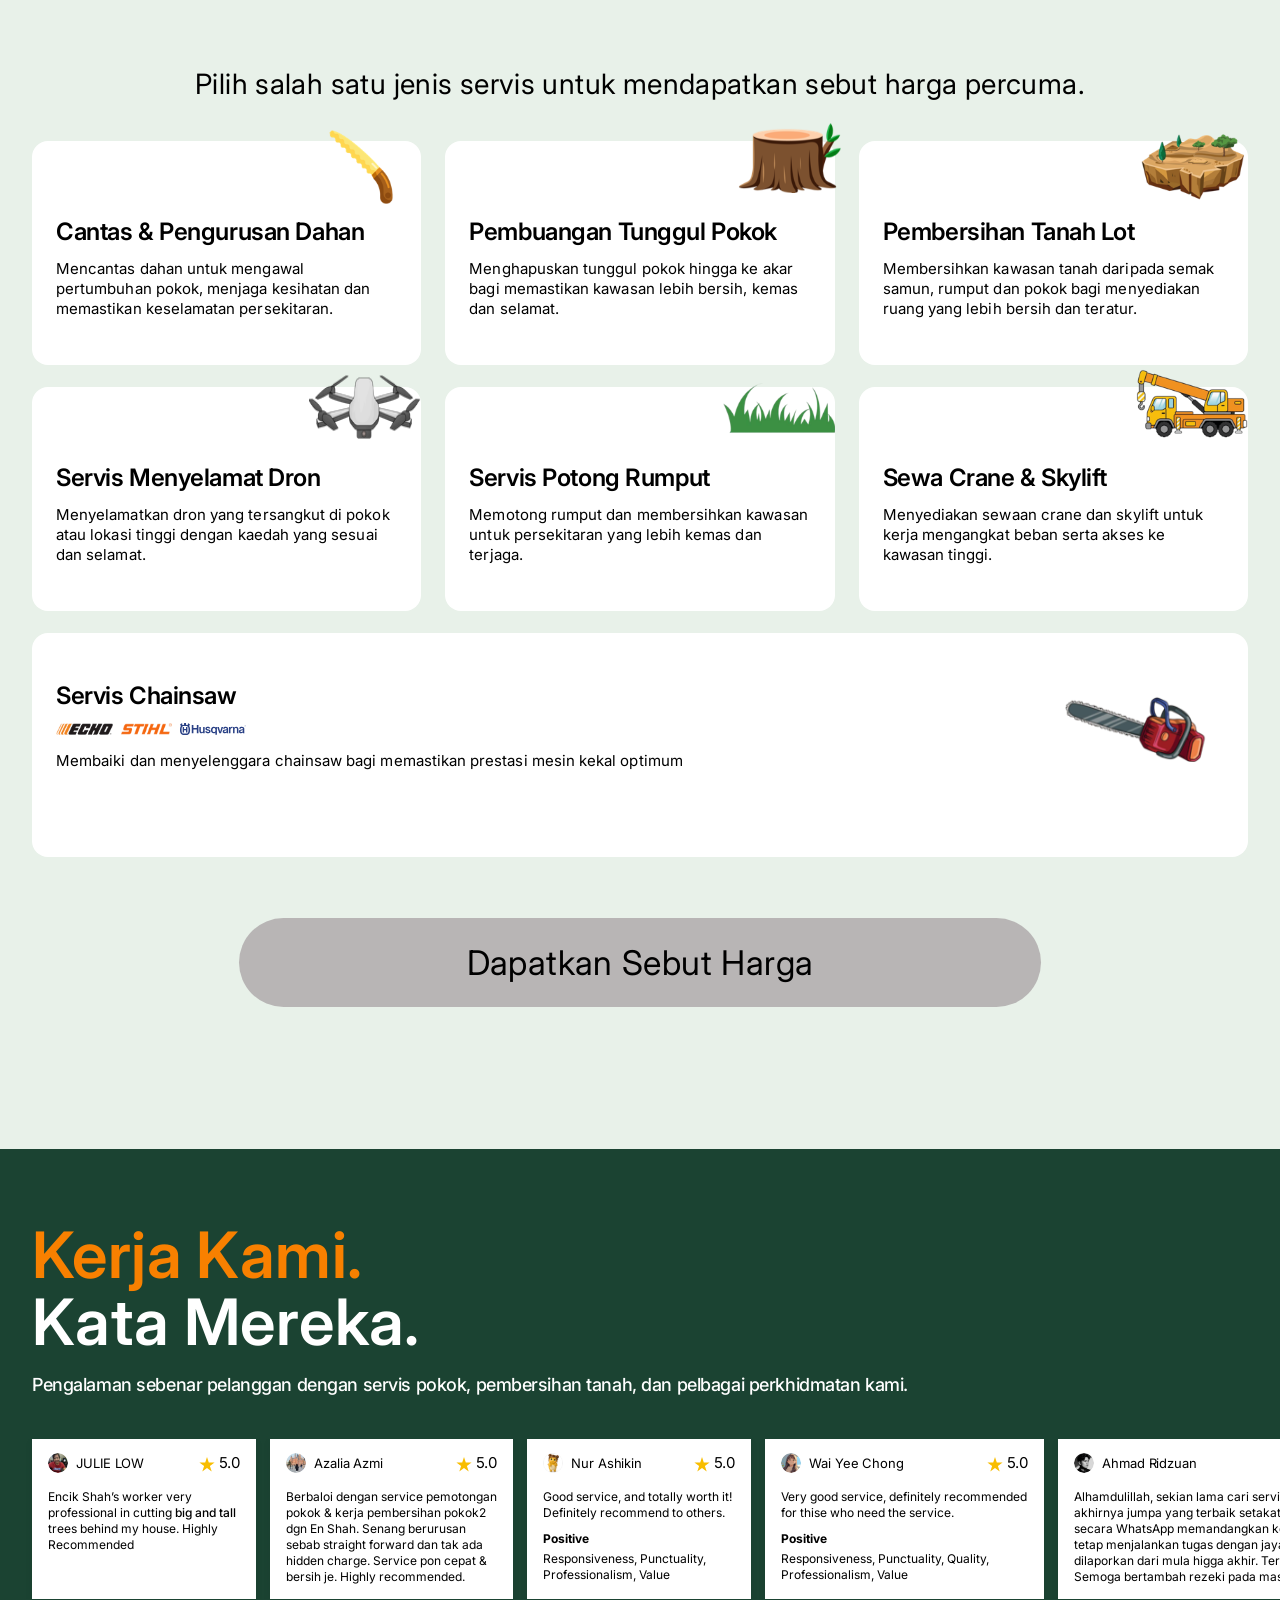
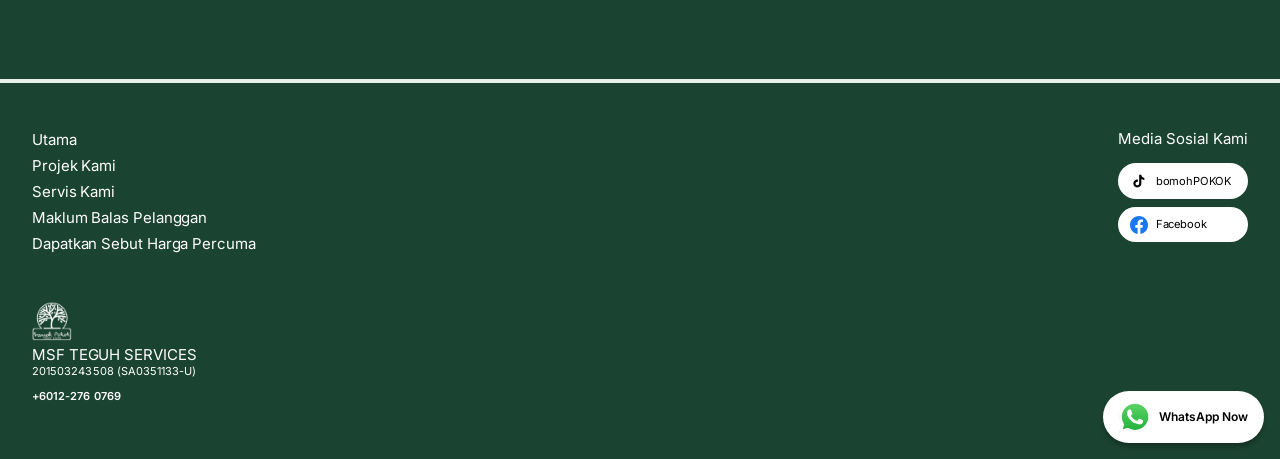
==== commit 31d6b592: "Favicon: Bomoh Pokok logo Co-Authored-By: Claude Opus 5.5 <noreply@anthropic.com>" ====
--- a/index.html
+++ b/index.html
@@ -16,7 +16,9 @@
   <link rel="alternate" hreflang="x-default" href="https://bomohpokok.com/" />
 
   <!-- Icons -->
-  <link rel="icon" href="assets/favicon.svg" type="image/svg+xml" />
+  <link rel="icon" href="/favicon.ico" sizes="48x48" />
+  <link rel="icon" href="assets/favicon-32.png" type="image/png" sizes="32x32" />
+  <link rel="icon" href="assets/favicon-192.png" type="image/png" sizes="192x192" />
   <link rel="apple-touch-icon" href="assets/apple-touch-icon.png" />
 
   <!-- Link previews (WhatsApp, Facebook, Telegram, X) -->
